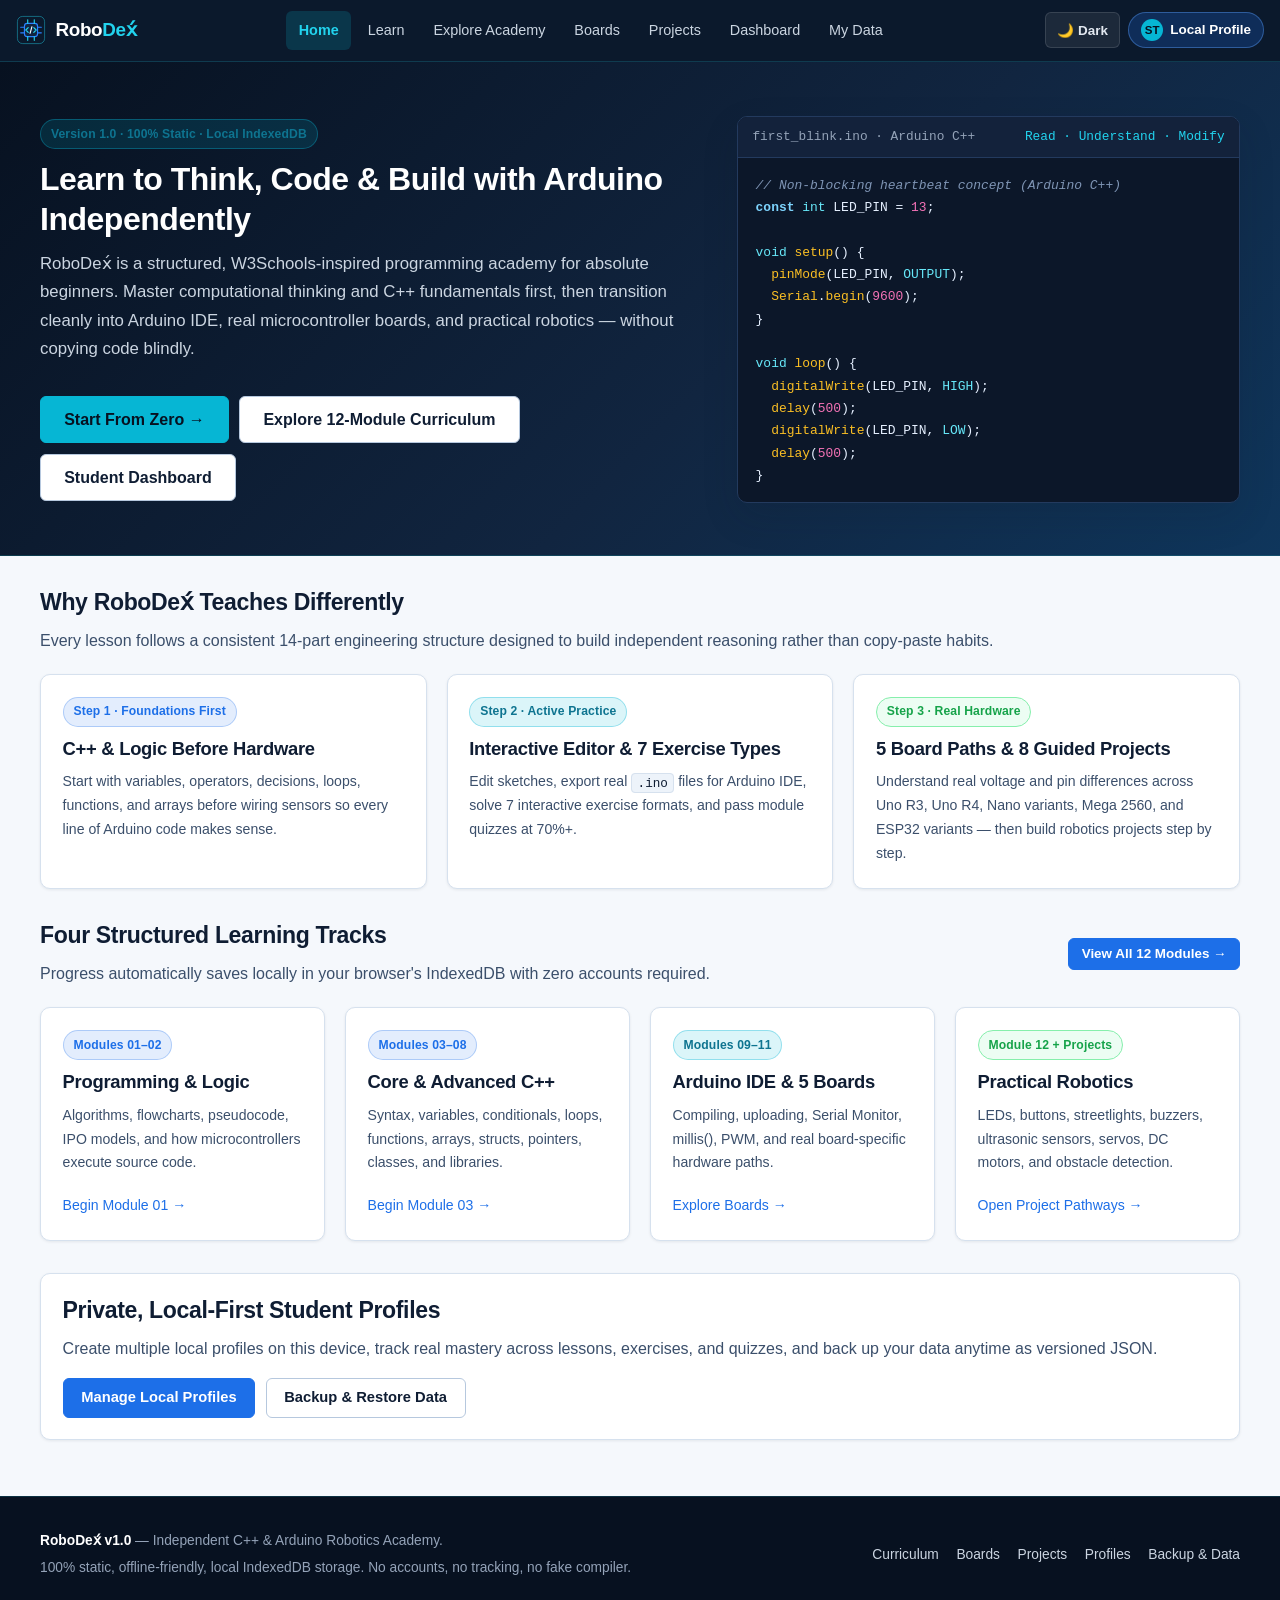
==== index.html @ b8d16dd3 "Robodex v1.0" ====
<!DOCTYPE html>
<html lang="en">
<head>
  <meta charset="UTF-8">
  <meta name="viewport" content="width=device-width, initial-scale=1.0">
  <title>RoboDex́ — Independent C++ &amp; Arduino Robotics Academy</title>
  <meta name="description" content="Application-first programming education platform teaching absolute beginners to think, write, debug, and build Arduino C++ programs independently.">
  <link rel="icon" type="image/svg+xml" href="./assets/img/favicon.svg">
  <link rel="manifest" href="./manifest.webmanifest">
  <link rel="stylesheet" href="./assets/css/tokens.css">
  <link rel="stylesheet" href="./assets/css/base.css">
  <link rel="stylesheet" href="./assets/css/layout.css">
  <link rel="stylesheet" href="./assets/css/components.css">
</head>
<body data-page="home">
  <div id="site-header"></div>

  <section class="hero">
    <div class="container hero-grid">
      <div>
        <span class="badge badge-cyan mb-sm">Version 1.0 · 100% Static · Local IndexedDB</span>
        <h1>Learn to Think, Code &amp; Build with Arduino Independently</h1>
        <p style="font-size:1.05rem;">
          RoboDex́ is a structured, W3Schools-inspired programming academy for absolute beginners.
          Master computational thinking and C++ fundamentals first, then transition cleanly into Arduino IDE, real microcontroller boards, and practical robotics — without copying code blindly.
        </p>
        <div class="flex flex-wrap gap-sm mt-lg">
          <a id="hero-start-btn" class="btn btn-accent btn-lg" href="./learn.html?lesson=m01-l01">Start From Zero →</a>
          <a class="btn btn-secondary btn-lg" href="./academy.html">Explore 12-Module Curriculum</a>
          <a class="btn btn-secondary btn-lg" href="./dashboard.html">Student Dashboard</a>
        </div>
      </div>

      <div class="code-block" style="margin:0; box-shadow:var(--shadow-lg);">
        <div class="code-block-header">
          <span>first_blink.ino · Arduino C++</span>
          <span style="color:#22d3ee;">Read · Understand · Modify</span>
        </div>
        <pre><code id="hero-code-preview"></code></pre>
      </div>
    </div>
  </section>

  <main class="page-main">
    <div class="container">
      <section class="mb-lg">
        <h2>Why RoboDex́ Teaches Differently</h2>
        <p>Every lesson follows a consistent 14-part engineering structure designed to build independent reasoning rather than copy-paste habits.</p>
        <div class="grid grid-3 mt-md">
          <div class="card">
            <span class="badge badge-blue">Step 1 · Foundations First</span>
            <h3 class="mt-sm">C++ &amp; Logic Before Hardware</h3>
            <p class="text-sm" style="margin:0;">Start with variables, operators, decisions, loops, functions, and arrays before wiring sensors so every line of Arduino code makes sense.</p>
          </div>
          <div class="card">
            <span class="badge badge-cyan">Step 2 · Active Practice</span>
            <h3 class="mt-sm">Interactive Editor &amp; 7 Exercise Types</h3>
            <p class="text-sm" style="margin:0;">Edit sketches, export real <code>.ino</code> files for Arduino IDE, solve 7 interactive exercise formats, and pass module quizzes at 70%+.</p>
          </div>
          <div class="card">
            <span class="badge badge-success">Step 3 · Real Hardware</span>
            <h3 class="mt-sm">5 Board Paths &amp; 8 Guided Projects</h3>
            <p class="text-sm" style="margin:0;">Understand real voltage and pin differences across Uno R3, Uno R4, Nano variants, Mega 2560, and ESP32 variants — then build robotics projects step by step.</p>
          </div>
        </div>
      </section>

      <section class="mb-lg">
        <div class="flex flex-wrap items-center justify-between gap-sm mb-md">
          <div>
            <h2>Four Structured Learning Tracks</h2>
            <p style="margin:0;">Progress automatically saves locally in your browser's IndexedDB with zero accounts required.</p>
          </div>
          <a class="btn btn-primary btn-sm" href="./academy.html">View All 12 Modules →</a>
        </div>
        <div class="grid grid-4">
          <div class="card card-hover">
            <span class="badge badge-blue">Modules 01–02</span>
            <h3 class="mt-sm">Programming &amp; Logic</h3>
            <p class="text-sm">Algorithms, flowcharts, pseudocode, IPO models, and how microcontrollers execute source code.</p>
            <a class="text-sm" href="./learn.html?lesson=m01-l01">Begin Module 01 →</a>
          </div>
          <div class="card card-hover">
            <span class="badge badge-blue">Modules 03–08</span>
            <h3 class="mt-sm">Core &amp; Advanced C++</h3>
            <p class="text-sm">Syntax, variables, conditionals, loops, functions, arrays, structs, pointers, classes, and libraries.</p>
            <a class="text-sm" href="./learn.html?lesson=m03-l01">Begin Module 03 →</a>
          </div>
          <div class="card card-hover">
            <span class="badge badge-cyan">Modules 09–11</span>
            <h3 class="mt-sm">Arduino IDE &amp; 5 Boards</h3>
            <p class="text-sm">Compiling, uploading, Serial Monitor, millis(), PWM, and real board-specific hardware paths.</p>
            <a class="text-sm" href="./boards.html">Explore Boards →</a>
          </div>
          <div class="card card-hover">
            <span class="badge badge-success">Module 12 + Projects</span>
            <h3 class="mt-sm">Practical Robotics</h3>
            <p class="text-sm">LEDs, buttons, streetlights, buzzers, ultrasonic sensors, servos, DC motors, and obstacle detection.</p>
            <a class="text-sm" href="./projects.html">Open Project Pathways →</a>
          </div>
        </div>
      </section>

      <section class="card">
        <div class="flex flex-wrap items-center justify-between gap-md">
          <div>
            <h2>Private, Local-First Student Profiles</h2>
            <p style="margin:0;">Create multiple local profiles on this device, track real mastery across lessons, exercises, and quizzes, and back up your data anytime as versioned JSON.</p>
          </div>
          <div class="flex flex-wrap gap-sm">
            <a class="btn btn-primary" href="./profiles.html">Manage Local Profiles</a>
            <a class="btn btn-secondary" href="./my-data.html">Backup &amp; Restore Data</a>
          </div>
        </div>
      </section>
    </div>
  </main>

  <div id="site-footer"></div>

  <script src="./assets/js/prefs.js"></script>
  <script src="./assets/js/db.js"></script>
  <script src="./assets/js/progress.js"></script>
  <script src="./assets/js/app.js"></script>
  <script>
    document.addEventListener('DOMContentLoaded', async () => {
      const sample = `// Non-blocking heartbeat concept (Arduino C++)
const int LED_PIN = 13;

void setup() {
  pinMode(LED_PIN, OUTPUT);
  Serial.begin(9600);
}

void loop() {
  digitalWrite(LED_PIN, HIGH);
  delay(500);
  digitalWrite(LED_PIN, LOW);
  delay(500);
}`;
      const codeEl = document.getElementById('hero-code-preview');
      if (codeEl) codeEl.innerHTML = window.RoboDexApp.highlightCpp(sample);

      try {
        const profile = await window.RoboDexDB.getActiveProfile();
        if (profile && profile.lastVisitedLesson) {
          const btn = document.getElementById('hero-start-btn');
          btn.href = `./learn.html?lesson=${encodeURIComponent(profile.lastVisitedLesson)}`;
          btn.textContent = `Continue Learning (${profile.displayName}) →`;
        }
      } catch {
        // default href remains intact
      }
    });
  </script>
</body>
</html>
---- assets/css/tokens.css ----
/* ==========================================================================
   RoboDex́ — Design System Tokens
   Dark navy engineering navigation, blue & cyan accents, light/dark reading
   ========================================================================== */

:root {
  /* Brand & Accent Palette */
  --navy-950: #071120;
  --navy-900: #0b192c;
  --navy-800: #112540;
  --navy-700: #1a3558;
  --blue-600: #1d6fe8;
  --blue-500: #2b82ff;
  --blue-400: #5ea3ff;
  --cyan-500: #06b6d4;
  --cyan-400: #22d3ee;
  --cyan-100: #cffafe;

  /* Semantic Status Colors */
  --success-600: #16a34a;
  --success-bg: #ecfdf3;
  --success-border: #86efac;
  --warning-600: #d97706;
  --warning-bg: #fffbeb;
  --warning-border: #fcd34d;
  --danger-600: #dc2626;
  --danger-bg: #fef2f2;
  --danger-border: #fca5a5;
  --info-600: #0284c7;
  --info-bg: #f0f9ff;
  --info-border: #7dd3fc;

  /* Light Reading Theme (Default) */
  --bg-page: #f5f8fc;
  --bg-surface: #ffffff;
  --bg-subtle: #edf3fa;
  --bg-elevated: #ffffff;
  --border-color: #d6e1ee;
  --border-strong: #b6c8de;
  --text-primary: #0f1d33;
  --text-secondary: #3b4f6b;
  --text-muted: #5d7290;
  --text-inverse: #f8fafc;

  /* Code & Editor Surfaces */
  --code-bg: #0c1729;
  --code-surface: #13223b;
  --code-border: #233a5e;
  --code-text: #e6f0ff;

  /* Typography */
  --font-sans: "Inter", -apple-system, BlinkMacSystemFont, "Segoe UI", Roboto, "Helvetica Neue", Arial, sans-serif;
  --font-mono: "JetBrains Mono", "Fira Code", "Cascadia Code", Consolas, "Courier New", monospace;
  --reading-font-size: 16px;
  --line-height-body: 1.7;

  /* Radii & Shadows */
  --radius-sm: 6px;
  --radius-md: 10px;
  --radius-lg: 14px;
  --radius-pill: 9999px;
  --shadow-sm: 0 1px 3px rgba(11, 25, 44, 0.08);
  --shadow-md: 0 6px 20px rgba(11, 25, 44, 0.09);
  --shadow-lg: 0 14px 36px rgba(11, 25, 44, 0.14);

  /* Layout Dimensions */
  --topbar-height: 62px;
  --sidebar-width: 290px;
  --toc-width: 240px;
  --content-max-width: 1240px;

  /* Motion */
  --transition-fast: 140ms ease;
  --transition-base: 220ms ease;
}

/* Dark Reading Theme */
[data-theme="dark"] {
  --bg-page: #081221;
  --bg-surface: #0f1e36;
  --bg-subtle: #152845;
  --bg-elevated: #182e4f;
  --border-color: #223b61;
  --border-strong: #325382;
  --text-primary: #eef4fc;
  --text-secondary: #c2d4eb;
  --text-muted: #8ea7c7;
  --text-inverse: #071120;

  --success-bg: rgba(22, 163, 74, 0.16);
  --success-border: rgba(74, 222, 128, 0.45);
  --warning-bg: rgba(217, 119, 6, 0.16);
  --warning-border: rgba(251, 191, 36, 0.45);
  --danger-bg: rgba(220, 38, 38, 0.16);
  --danger-border: rgba(248, 113, 113, 0.45);
  --info-bg: rgba(6, 182, 212, 0.15);
  --info-border: rgba(34, 211, 238, 0.45);

  --shadow-sm: 0 1px 3px rgba(0, 0, 0, 0.35);
  --shadow-md: 0 8px 24px rgba(0, 0, 0, 0.4);
  --shadow-lg: 0 16px 40px rgba(0, 0, 0, 0.55);
}

/* Reading Font Size Preferences */
[data-font-size="sm"] { --reading-font-size: 14.5px; }
[data-font-size="md"] { --reading-font-size: 16px; }
[data-font-size="lg"] { --reading-font-size: 18px; }
---- assets/css/base.css ----
/* ==========================================================================
   RoboDex́ — Base Styles, Typography, Buttons, Cards, Utilities
   ========================================================================== */

*, *::before, *::after {
  box-sizing: border-box;
}

html {
  scroll-behavior: smooth;
  font-size: 16px;
}

body {
  margin: 0;
  font-family: var(--font-sans);
  font-size: var(--reading-font-size);
  line-height: var(--line-height-body);
  color: var(--text-primary);
  background: var(--bg-page);
  -webkit-font-smoothing: antialiased;
  min-height: 100vh;
  display: flex;
  flex-direction: column;
}

img, svg {
  max-width: 100%;
  height: auto;
}

a {
  color: var(--blue-600);
  text-decoration: none;
  transition: color var(--transition-fast);
}

[data-theme="dark"] a {
  color: var(--cyan-400);
}

a:hover {
  text-decoration: underline;
}

h1, h2, h3, h4 {
  margin: 0 0 0.65rem;
  line-height: 1.25;
  color: var(--text-primary);
  font-weight: 700;
  letter-spacing: -0.015em;
}

h1 { font-size: clamp(1.75rem, 2.5vw, 2.35rem); }
h2 { font-size: clamp(1.35rem, 1.8vw, 1.65rem); }
h3 { font-size: 1.15rem; }
h4 { font-size: 1rem; }

p {
  margin: 0 0 1rem;
  color: var(--text-secondary);
}

code {
  font-family: var(--font-mono);
  font-size: 0.9em;
  background: var(--bg-subtle);
  color: var(--text-primary);
  padding: 0.14em 0.42em;
  border-radius: 4px;
  border: 1px solid var(--border-color);
}

pre {
  margin: 0;
  font-family: var(--font-mono);
  font-size: 0.9rem;
  line-height: 1.55;
  overflow-x: auto;
}

pre code {
  background: transparent;
  border: none;
  padding: 0;
  color: inherit;
}

/* Containers */
.container {
  width: 100%;
  max-width: var(--content-max-width);
  margin: 0 auto;
  padding: 0 1.25rem;
}

.page-main {
  flex: 1;
  padding: 2rem 0 3.5rem;
}

/* Buttons */
.btn {
  display: inline-flex;
  align-items: center;
  justify-content: center;
  gap: 0.45rem;
  padding: 0.62rem 1.1rem;
  border-radius: var(--radius-sm);
  font-family: inherit;
  font-size: 0.92rem;
  font-weight: 600;
  line-height: 1.2;
  cursor: pointer;
  border: 1px solid transparent;
  transition: background var(--transition-fast), border-color var(--transition-fast), transform var(--transition-fast), color var(--transition-fast);
  text-decoration: none !important;
}

.btn:active {
  transform: translateY(1px);
}

.btn:disabled {
  opacity: 0.55;
  cursor: not-allowed;
  transform: none;
}

.btn-primary {
  background: var(--blue-600);
  color: #ffffff !important;
  border-color: var(--blue-600);
}

.btn-primary:hover:not(:disabled) {
  background: var(--blue-500);
  border-color: var(--blue-500);
}

.btn-accent {
  background: var(--cyan-500);
  color: var(--navy-950) !important;
  border-color: var(--cyan-500);
}

.btn-accent:hover:not(:disabled) {
  background: var(--cyan-400);
}

.btn-secondary {
  background: var(--bg-surface);
  color: var(--text-primary) !important;
  border-color: var(--border-strong);
}

.btn-secondary:hover:not(:disabled) {
  background: var(--bg-subtle);
}

.btn-ghost {
  background: transparent;
  color: var(--text-secondary) !important;
  border-color: transparent;
}

.btn-ghost:hover:not(:disabled) {
  background: var(--bg-subtle);
  color: var(--text-primary) !important;
}

.btn-danger {
  background: var(--danger-600);
  color: #ffffff !important;
  border-color: var(--danger-600);
}

.btn-danger:hover:not(:disabled) {
  filter: brightness(1.08);
}

.btn-sm {
  padding: 0.42rem 0.78rem;
  font-size: 0.84rem;
}

.btn-lg {
  padding: 0.82rem 1.45rem;
  font-size: 1rem;
}

/* Cards */
.card {
  background: var(--bg-surface);
  border: 1px solid var(--border-color);
  border-radius: var(--radius-md);
  padding: 1.35rem;
  box-shadow: var(--shadow-sm);
  transition: border-color var(--transition-fast), box-shadow var(--transition-fast);
}

.card-hover:hover {
  border-color: var(--blue-500);
  box-shadow: var(--shadow-md);
}

.card-header {
  display: flex;
  align-items: flex-start;
  justify-content: space-between;
  gap: 0.75rem;
  margin-bottom: 0.85rem;
}

/* Badges & Pills */
.badge {
  display: inline-flex;
  align-items: center;
  gap: 0.3rem;
  padding: 0.22rem 0.62rem;
  border-radius: var(--radius-pill);
  font-size: 0.76rem;
  font-weight: 600;
  letter-spacing: 0.01em;
  background: var(--bg-subtle);
  color: var(--text-secondary);
  border: 1px solid var(--border-color);
  white-space: nowrap;
}

.badge-blue {
  background: rgba(29, 111, 232, 0.12);
  color: var(--blue-600);
  border-color: rgba(29, 111, 232, 0.28);
}

[data-theme="dark"] .badge-blue {
  color: var(--blue-400);
}

.badge-cyan {
  background: rgba(6, 182, 212, 0.14);
  color: #0e7490;
  border-color: rgba(6, 182, 212, 0.35);
}

[data-theme="dark"] .badge-cyan {
  color: var(--cyan-400);
}

.badge-success {
  background: var(--success-bg);
  color: var(--success-600);
  border-color: var(--success-border);
}

.badge-warning {
  background: var(--warning-bg);
  color: var(--warning-600);
  border-color: var(--warning-border);
}

.badge-danger {
  background: var(--danger-bg);
  color: var(--danger-600);
  border-color: var(--danger-border);
}

/* Progress Bars */
.progress-track {
  width: 100%;
  height: 10px;
  background: var(--bg-subtle);
  border-radius: var(--radius-pill);
  overflow: hidden;
  border: 1px solid var(--border-color);
}

.progress-track.sm {
  height: 7px;
}

.progress-fill {
  height: 100%;
  background: linear-gradient(90deg, var(--blue-600), var(--cyan-500));
  border-radius: var(--radius-pill);
  transition: width 320ms ease;
}

/* Grids */
.grid {
  display: grid;
  gap: 1.25rem;
}

.grid-2 { grid-template-columns: repeat(2, minmax(0, 1fr)); }
.grid-3 { grid-template-columns: repeat(3, minmax(0, 1fr)); }
.grid-4 { grid-template-columns: repeat(4, minmax(0, 1fr)); }

@media (max-width: 1024px) {
  .grid-4 { grid-template-columns: repeat(2, minmax(0, 1fr)); }
  .grid-3 { grid-template-columns: repeat(2, minmax(0, 1fr)); }
}

@media (max-width: 680px) {
  .grid-2, .grid-3, .grid-4 { grid-template-columns: 1fr; }
}

/* Forms */
.form-group {
  margin-bottom: 1.05rem;
}

.form-label {
  display: block;
  font-size: 0.88rem;
  font-weight: 600;
  color: var(--text-primary);
  margin-bottom: 0.35rem;
}

.form-input, .form-select, .form-textarea {
  width: 100%;
  padding: 0.62rem 0.85rem;
  border-radius: var(--radius-sm);
  border: 1px solid var(--border-strong);
  background: var(--bg-surface);
  color: var(--text-primary);
  font-family: inherit;
  font-size: 0.94rem;
  transition: border-color var(--transition-fast), box-shadow var(--transition-fast);
}

.form-input:focus, .form-select:focus, .form-textarea:focus {
  outline: none;
  border-color: var(--blue-500);
  box-shadow: 0 0 0 3px rgba(43, 130, 255, 0.18);
}

.form-help {
  font-size: 0.82rem;
  color: var(--text-muted);
  margin-top: 0.3rem;
}

/* Tables */
.table-wrap {
  width: 100%;
  overflow-x: auto;
  border: 1px solid var(--border-color);
  border-radius: var(--radius-md);
  background: var(--bg-surface);
}

table.data-table {
  width: 100%;
  border-collapse: collapse;
  font-size: 0.92rem;
}

table.data-table th, table.data-table td {
  padding: 0.72rem 0.95rem;
  text-align: left;
  border-bottom: 1px solid var(--border-color);
  vertical-align: top;
}

table.data-table th {
  background: var(--bg-subtle);
  color: var(--text-primary);
  font-weight: 600;
  white-space: nowrap;
}

table.data-table tr:last-child td {
  border-bottom: none;
}

/* Utility Helpers */
.flex { display: flex; }
.flex-wrap { flex-wrap: wrap; }
.items-center { align-items: center; }
.justify-between { justify-content: space-between; }
.gap-xs { gap: 0.4rem; }
.gap-sm { gap: 0.65rem; }
.gap-md { gap: 1rem; }
.gap-lg { gap: 1.5rem; }
.mt-sm { margin-top: 0.65rem; }
.mt-md { margin-top: 1.25rem; }
.mt-lg { margin-top: 2rem; }
.mb-sm { margin-bottom: 0.65rem; }
.mb-md { margin-bottom: 1.25rem; }
.mb-lg { margin-bottom: 2rem; }
.text-muted { color: var(--text-muted); }
.text-sm { font-size: 0.88rem; }
.text-xs { font-size: 0.78rem; }
.sr-only {
  position: absolute;
  width: 1px;
  height: 1px;
  padding: 0;
  margin: -1px;
  overflow: hidden;
  clip: rect(0, 0, 0, 0);
  border: 0;
}
---- assets/css/layout.css ----
/* ==========================================================================
   RoboDex́ — Global Navigation, W3Schools 3-Column Learning Layout & Footer
   ========================================================================== */

/* Top Engineering Navigation Bar */
.topbar {
  position: sticky;
  top: 0;
  z-index: 100;
  height: var(--topbar-height);
  background: var(--navy-900);
  border-bottom: 1px solid rgba(34, 211, 238, 0.18);
  color: #f8fafc;
  display: flex;
  align-items: center;
}

.topbar-inner {
  width: 100%;
  max-width: 1440px;
  margin: 0 auto;
  padding: 0 1rem;
  display: flex;
  align-items: center;
  justify-content: space-between;
  gap: 1rem;
}

.brand-link {
  display: inline-flex;
  align-items: center;
  gap: 0.6rem;
  color: #ffffff !important;
  font-weight: 800;
  font-size: 1.18rem;
  letter-spacing: -0.02em;
  text-decoration: none !important;
  flex-shrink: 0;
}

.brand-link .brand-accent {
  color: var(--cyan-400);
}

.brand-link img {
  width: 30px;
  height: 30px;
}

.nav-links {
  display: flex;
  align-items: center;
  gap: 0.25rem;
  list-style: none;
  margin: 0;
  padding: 0;
}

.nav-links a {
  display: inline-flex;
  align-items: center;
  padding: 0.48rem 0.78rem;
  border-radius: var(--radius-sm);
  color: #cbd5e1;
  font-size: 0.9rem;
  font-weight: 500;
  text-decoration: none !important;
  transition: background var(--transition-fast), color var(--transition-fast);
}

.nav-links a:hover {
  background: rgba(255, 255, 255, 0.08);
  color: #ffffff;
}

.nav-links a.active {
  background: rgba(6, 182, 212, 0.18);
  color: var(--cyan-400);
  font-weight: 600;
}

.topbar-actions {
  display: flex;
  align-items: center;
  gap: 0.5rem;
}

.icon-btn {
  display: inline-flex;
  align-items: center;
  justify-content: center;
  gap: 0.35rem;
  height: 36px;
  padding: 0 0.7rem;
  border-radius: var(--radius-sm);
  background: rgba(255, 255, 255, 0.07);
  border: 1px solid rgba(255, 255, 255, 0.12);
  color: #e2e8f0;
  font-size: 0.84rem;
  font-weight: 600;
  cursor: pointer;
  transition: background var(--transition-fast), border-color var(--transition-fast);
}

.icon-btn:hover {
  background: rgba(255, 255, 255, 0.15);
  border-color: rgba(34, 211, 238, 0.45);
}

.profile-pill {
  display: inline-flex;
  align-items: center;
  gap: 0.45rem;
  height: 36px;
  padding: 0 0.75rem;
  border-radius: var(--radius-pill);
  background: rgba(29, 111, 232, 0.24);
  border: 1px solid rgba(94, 163, 255, 0.4);
  color: #ffffff !important;
  font-size: 0.84rem;
  font-weight: 600;
  text-decoration: none !important;
}

.profile-pill:hover {
  background: rgba(29, 111, 232, 0.38);
}

.profile-avatar {
  width: 22px;
  height: 22px;
  border-radius: 50%;
  background: var(--cyan-500);
  color: var(--navy-950);
  font-size: 0.72rem;
  font-weight: 800;
  display: inline-flex;
  align-items: center;
  justify-content: center;
}

.mobile-menu-btn {
  display: none;
}

/* Mobile Navigation Drawer */
.mobile-nav-drawer {
  display: none;
  background: var(--navy-800);
  border-bottom: 1px solid rgba(34, 211, 238, 0.2);
  padding: 0.75rem 1rem 1rem;
}

.mobile-nav-drawer.open {
  display: block;
}

.mobile-nav-drawer a {
  display: block;
  padding: 0.62rem 0.8rem;
  border-radius: var(--radius-sm);
  color: #e2e8f0;
  font-weight: 500;
}

.mobile-nav-drawer a.active {
  background: rgba(6, 182, 212, 0.2);
  color: var(--cyan-400);
}

/* Hero Banner */
.hero {
  background: linear-gradient(135deg, var(--navy-950) 0%, var(--navy-800) 58%, #0f365c 100%);
  color: #f8fafc;
  padding: 3.4rem 0 3.2rem;
  border-bottom: 1px solid rgba(34, 211, 238, 0.22);
}

.hero h1, .hero h2 {
  color: #ffffff;
}

.hero p {
  color: #cbd5e1;
}

.hero-grid {
  display: grid;
  grid-template-columns: 1.25fr 0.95fr;
  gap: 2.2rem;
  align-items: center;
}

/* W3Schools-Inspired 3-Column Learning Workspace */
.learn-shell {
  flex: 1;
  display: grid;
  grid-template-columns: var(--sidebar-width) minmax(0, 1fr) var(--toc-width);
  max-width: 1520px;
  width: 100%;
  margin: 0 auto;
  align-items: start;
}

/* Left Navigation Sidebar */
.learn-sidebar {
  position: sticky;
  top: var(--topbar-height);
  height: calc(100vh - var(--topbar-height));
  overflow-y: auto;
  background: var(--bg-surface);
  border-right: 1px solid var(--border-color);
  padding: 1rem 0.85rem 2rem;
}

.sidebar-progress-box {
  background: var(--bg-subtle);
  border: 1px solid var(--border-color);
  border-radius: var(--radius-md);
  padding: 0.85rem;
  margin-bottom: 1rem;
}

.sidebar-module {
  margin-bottom: 0.55rem;
  border: 1px solid var(--border-color);
  border-radius: var(--radius-sm);
  overflow: hidden;
  background: var(--bg-surface);
}

.sidebar-module-btn {
  width: 100%;
  display: flex;
  align-items: center;
  justify-content: space-between;
  gap: 0.5rem;
  padding: 0.65rem 0.75rem;
  background: var(--bg-subtle);
  border: none;
  color: var(--text-primary);
  font-family: inherit;
  font-size: 0.85rem;
  font-weight: 700;
  text-align: left;
  cursor: pointer;
}

.sidebar-module-btn:hover {
  background: rgba(29, 111, 232, 0.08);
}

.sidebar-lessons {
  display: none;
  list-style: none;
  margin: 0;
  padding: 0.35rem;
}

.sidebar-module.expanded .sidebar-lessons {
  display: block;
}

.sidebar-lesson-link {
  display: flex;
  align-items: center;
  gap: 0.5rem;
  padding: 0.46rem 0.6rem;
  border-radius: 5px;
  font-size: 0.84rem;
  color: var(--text-secondary);
  text-decoration: none !important;
  transition: background var(--transition-fast), color var(--transition-fast);
}

.sidebar-lesson-link:hover {
  background: var(--bg-subtle);
  color: var(--text-primary);
}

.sidebar-lesson-link.active {
  background: var(--blue-600);
  color: #ffffff !important;
  font-weight: 600;
}

.sidebar-lesson-link.locked {
  opacity: 0.58;
}

.lesson-state-icon {
  flex-shrink: 0;
  width: 18px;
  text-align: center;
  font-size: 0.82rem;
}

/* Main Lesson Article Column */
.learn-content {
  padding: 1.8rem 2.2rem 4rem;
  min-width: 0;
}

.lesson-article {
  max-width: 820px;
  margin: 0 auto;
}

.lesson-section {
  margin-top: 2rem;
  scroll-margin-top: calc(var(--topbar-height) + 18px);
}

.lesson-section-title {
  display: flex;
  align-items: center;
  gap: 0.55rem;
  padding-bottom: 0.45rem;
  border-bottom: 2px solid var(--border-color);
  margin-bottom: 0.95rem;
}

/* Right-Side On-This-Page TOC */
.learn-toc {
  position: sticky;
  top: var(--topbar-height);
  height: calc(100vh - var(--topbar-height));
  overflow-y: auto;
  padding: 1.5rem 1rem 2rem;
  border-left: 1px solid var(--border-color);
}

.toc-heading {
  font-size: 0.75rem;
  font-weight: 700;
  text-transform: uppercase;
  letter-spacing: 0.08em;
  color: var(--text-muted);
  margin-bottom: 0.7rem;
}

.toc-list {
  list-style: none;
  margin: 0;
  padding: 0;
  border-left: 2px solid var(--border-color);
}

.toc-list a {
  display: block;
  padding: 0.32rem 0.75rem;
  font-size: 0.82rem;
  color: var(--text-muted);
  border-left: 2px solid transparent;
  margin-left: -2px;
  text-decoration: none !important;
}

.toc-list a:hover {
  color: var(--text-primary);
}

.toc-list a.active {
  color: var(--blue-600);
  border-left-color: var(--blue-600);
  font-weight: 600;
}

[data-theme="dark"] .toc-list a.active {
  color: var(--cyan-400);
  border-left-color: var(--cyan-400);
}

/* Mobile Sidebar Toggle Bar */
.learn-mobile-bar {
  display: none;
  align-items: center;
  justify-content: space-between;
  padding: 0.65rem 1rem;
  background: var(--bg-surface);
  border-bottom: 1px solid var(--border-color);
}

/* Footer */
.site-footer {
  background: var(--navy-950);
  color: #94a3b8;
  border-top: 1px solid rgba(34, 211, 238, 0.16);
  padding: 2rem 0;
  font-size: 0.86rem;
}

.footer-inner {
  display: flex;
  flex-wrap: wrap;
  align-items: center;
  justify-content: space-between;
  gap: 1rem;
}

.footer-links {
  display: flex;
  flex-wrap: wrap;
  gap: 1.1rem;
}

.footer-links a {
  color: #cbd5e1;
}

/* Responsive Breakpoints */
@media (max-width: 1180px) {
  .learn-shell {
    grid-template-columns: var(--sidebar-width) minmax(0, 1fr);
  }
  .learn-toc {
    display: none;
  }
}

@media (max-width: 920px) {
  .nav-links {
    display: none;
  }
  .mobile-menu-btn {
    display: inline-flex;
  }
  .hero-grid {
    grid-template-columns: 1fr;
  }
  .learn-mobile-bar {
    display: flex;
  }
  .learn-shell {
    grid-template-columns: 1fr;
  }
  .learn-sidebar {
    display: none;
    position: fixed;
    left: 0;
    right: 0;
    top: var(--topbar-height);
    height: calc(100vh - var(--topbar-height));
    z-index: 95;
    border-right: none;
  }
  .learn-sidebar.open {
    display: block;
  }
  .learn-content {
    padding: 1.25rem 1rem 3rem;
  }
}
---- assets/css/components.css ----
/* ==========================================================================
   RoboDex́ — Interactive Components: Callouts, Editor, Exercises, Quizzes
   ========================================================================== */

/* Callout Boxes */
.callout {
  padding: 1rem 1.15rem;
  border-radius: var(--radius-md);
  border: 1px solid var(--border-color);
  border-left: 4px solid var(--blue-600);
  background: var(--bg-surface);
  margin: 1rem 0;
}

.callout-title {
  font-weight: 700;
  font-size: 0.92rem;
  margin-bottom: 0.35rem;
  color: var(--text-primary);
}

.callout-info {
  background: var(--info-bg);
  border-color: var(--info-border);
  border-left-color: var(--info-600);
}

.callout-success {
  background: var(--success-bg);
  border-color: var(--success-border);
  border-left-color: var(--success-600);
}

.callout-warning {
  background: var(--warning-bg);
  border-color: var(--warning-border);
  border-left-color: var(--warning-600);
}

.callout-danger {
  background: var(--danger-bg);
  border-color: var(--danger-border);
  border-left-color: var(--danger-600);
}

/* Code Display Block */
.code-block {
  background: var(--code-bg);
  border: 1px solid var(--code-border);
  border-radius: var(--radius-md);
  overflow: hidden;
  margin: 1rem 0;
}

.code-block-header {
  display: flex;
  align-items: center;
  justify-content: space-between;
  padding: 0.55rem 0.9rem;
  background: var(--code-surface);
  border-bottom: 1px solid var(--code-border);
  color: #94a3b8;
  font-size: 0.8rem;
  font-family: var(--font-mono);
}

.code-block pre {
  padding: 1rem 1.1rem;
  color: var(--code-text);
}

/* Syntax Highlight Tokens (Fallback & Static Blocks) */
.tok-kw { color: #7dd3fc; font-weight: 600; }
.tok-type { color: #67e8f9; }
.tok-fn { color: #fbbf24; }
.tok-str { color: #86efac; }
.tok-num { color: #f472b6; }
.tok-com { color: #7f95b5; font-style: italic; }
.tok-pre { color: #c084fc; }

/* Line-by-Line Explanation Table */
.line-explain-list {
  display: grid;
  gap: 0.55rem;
}

.line-explain-item {
  display: grid;
  grid-template-columns: minmax(170px, 0.95fr) 1.6fr;
  gap: 0.85rem;
  padding: 0.72rem 0.9rem;
  background: var(--bg-surface);
  border: 1px solid var(--border-color);
  border-radius: var(--radius-sm);
  align-items: start;
}

@media (max-width: 680px) {
  .line-explain-item {
    grid-template-columns: 1fr;
  }
}

/* Try It Yourself Editor Component */
.try-editor {
  border: 1px solid var(--code-border);
  border-radius: var(--radius-md);
  overflow: hidden;
  background: var(--code-bg);
  margin: 1rem 0;
  box-shadow: var(--shadow-md);
}

.try-editor-toolbar {
  display: flex;
  flex-wrap: wrap;
  align-items: center;
  justify-content: space-between;
  gap: 0.6rem;
  padding: 0.65rem 0.9rem;
  background: var(--navy-900);
  border-bottom: 1px solid var(--code-border);
  color: #e2e8f0;
}

.try-editor-title {
  font-family: var(--font-mono);
  font-size: 0.84rem;
  color: var(--cyan-400);
  font-weight: 600;
}

.try-editor-actions {
  display: flex;
  flex-wrap: wrap;
  gap: 0.45rem;
}

.try-editor-stage {
  position: relative;
  min-height: 250px;
  background: var(--code-bg);
}

.ace-host {
  width: 100%;
  height: 280px;
}

/* Offline-Safe Highlighted Fallback Editor */
.fallback-editor-wrap {
  position: relative;
  min-height: 260px;
  font-family: var(--font-mono);
  font-size: 0.9rem;
  line-height: 1.55;
}

.fallback-highlight, .fallback-textarea {
  margin: 0;
  padding: 1rem 1.1rem;
  font-family: var(--font-mono);
  font-size: 0.9rem;
  line-height: 1.55;
  tab-size: 2;
  white-space: pre;
  overflow: auto;
  width: 100%;
  min-height: 260px;
}

.fallback-highlight {
  pointer-events: none;
  color: var(--code-text);
}

.fallback-textarea {
  position: absolute;
  inset: 0;
  background: transparent;
  color: transparent;
  caret-color: var(--cyan-400);
  border: none;
  resize: vertical;
  outline: none;
}

.try-editor-behavior {
  padding: 0.95rem 1.1rem;
  background: var(--bg-subtle);
  border-top: 1px solid var(--border-color);
  color: var(--text-secondary);
  font-size: 0.9rem;
}

.try-editor-notice {
  margin-top: 0.55rem;
  font-size: 0.82rem;
  color: var(--text-muted);
}

/* Exercises */
.exercise-card {
  background: var(--bg-surface);
  border: 1px solid var(--border-color);
  border-radius: var(--radius-md);
  padding: 1.25rem;
  margin-bottom: 1.15rem;
  box-shadow: var(--shadow-sm);
}

.exercise-card.passed {
  border-color: var(--success-border);
}

.exercise-options {
  display: grid;
  gap: 0.55rem;
  margin: 0.9rem 0;
}

.exercise-option {
  display: flex;
  align-items: flex-start;
  gap: 0.65rem;
  padding: 0.7rem 0.9rem;
  border: 1px solid var(--border-color);
  border-radius: var(--radius-sm);
  background: var(--bg-page);
  cursor: pointer;
  transition: border-color var(--transition-fast), background var(--transition-fast);
}

.exercise-option:hover {
  border-color: var(--blue-500);
}

.exercise-option input {
  margin-top: 0.25rem;
}

.blank-input {
  display: inline-block;
  width: 150px;
  padding: 0.28rem 0.5rem;
  margin: 0 0.25rem;
  font-family: var(--font-mono);
  font-size: 0.88rem;
  border: 1px solid var(--blue-500);
  border-radius: 4px;
  background: var(--bg-surface);
  color: var(--text-primary);
}

.arrange-list {
  list-style: none;
  margin: 0.85rem 0;
  padding: 0;
  display: grid;
  gap: 0.5rem;
}

.arrange-item {
  display: flex;
  align-items: center;
  justify-content: space-between;
  gap: 0.75rem;
  padding: 0.62rem 0.85rem;
  background: var(--bg-page);
  border: 1px solid var(--border-color);
  border-radius: var(--radius-sm);
  font-family: var(--font-mono);
  font-size: 0.86rem;
}

.exercise-feedback {
  margin-top: 0.9rem;
  padding: 0.85rem 1rem;
  border-radius: var(--radius-sm);
  font-size: 0.9rem;
  display: none;
}

.exercise-feedback.show {
  display: block;
}

.exercise-feedback.correct {
  background: var(--success-bg);
  border: 1px solid var(--success-border);
  color: var(--text-primary);
}

.exercise-feedback.incorrect {
  background: var(--danger-bg);
  border: 1px solid var(--danger-border);
  color: var(--text-primary);
}

/* Lesson Checkpoint Banner */
.checkpoint-box {
  background: linear-gradient(135deg, rgba(29, 111, 232, 0.08), rgba(6, 182, 212, 0.08));
  border: 1px solid rgba(29, 111, 232, 0.3);
  border-radius: var(--radius-md);
  padding: 1.25rem;
  margin-top: 2rem;
}

/* Prev / Next Lesson Bar */
.lesson-nav-bar {
  display: flex;
  flex-wrap: wrap;
  justify-content: space-between;
  gap: 0.8rem;
  margin-top: 2.2rem;
  padding-top: 1.4rem;
  border-top: 1px solid var(--border-color);
}

/* Quiz */
.quiz-question {
  background: var(--bg-surface);
  border: 1px solid var(--border-color);
  border-radius: var(--radius-md);
  padding: 1.25rem;
  margin-bottom: 1rem;
}

/* Stat Tiles */
.stat-card {
  background: var(--bg-surface);
  border: 1px solid var(--border-color);
  border-radius: var(--radius-md);
  padding: 1.15rem;
}

.stat-value {
  font-size: 1.85rem;
  font-weight: 800;
  color: var(--text-primary);
  line-height: 1.15;
}

.stat-label {
  font-size: 0.82rem;
  color: var(--text-muted);
  margin-top: 0.25rem;
}

/* Skill Level Pills */
.skill-not-started { background: var(--bg-subtle); color: var(--text-muted); }
.skill-learning { background: rgba(29, 111, 232, 0.14); color: var(--blue-600); border-color: rgba(29, 111, 232, 0.35); }
.skill-practicing { background: rgba(6, 182, 212, 0.16); color: #0e7490; border-color: rgba(6, 182, 212, 0.4); }
.skill-competent { background: var(--warning-bg); color: var(--warning-600); border-color: var(--warning-border); }
.skill-mastered { background: var(--success-bg); color: var(--success-600); border-color: var(--success-border); }

[data-theme="dark"] .skill-learning { color: var(--blue-400); }
[data-theme="dark"] .skill-practicing { color: var(--cyan-400); }

/* Filter Tabs */
.tab-bar {
  display: flex;
  flex-wrap: wrap;
  gap: 0.5rem;
  margin-bottom: 1.25rem;
}

.tab-btn {
  padding: 0.5rem 0.95rem;
  border-radius: var(--radius-pill);
  border: 1px solid var(--border-strong);
  background: var(--bg-surface);
  color: var(--text-secondary);
  font-size: 0.86rem;
  font-weight: 600;
  cursor: pointer;
}

.tab-btn.active {
  background: var(--blue-600);
  border-color: var(--blue-600);
  color: #ffffff;
}

/* Toast Notifications */
.toast-container {
  position: fixed;
  right: 1.2rem;
  bottom: 1.2rem;
  z-index: 200;
  display: grid;
  gap: 0.55rem;
  max-width: 340px;
}

.toast {
  background: var(--navy-900);
  color: #f8fafc;
  border: 1px solid rgba(34, 211, 238, 0.35);
  border-radius: var(--radius-sm);
  padding: 0.78rem 1rem;
  font-size: 0.88rem;
  box-shadow: var(--shadow-lg);
  animation: toastIn 180ms ease;
}

@keyframes toastIn {
  from { opacity: 0; transform: translateY(8px); }
  to { opacity: 1; transform: translateY(0); }
}

/* Diagrams */
.diagram-frame {
  background: var(--bg-surface);
  border: 1px solid var(--border-color);
  border-radius: var(--radius-md);
  padding: 1rem;
  margin: 1rem 0;
  text-align: center;
}

.diagram-caption {
  font-size: 0.82rem;
  color: var(--text-muted);
  margin-top: 0.55rem;
}
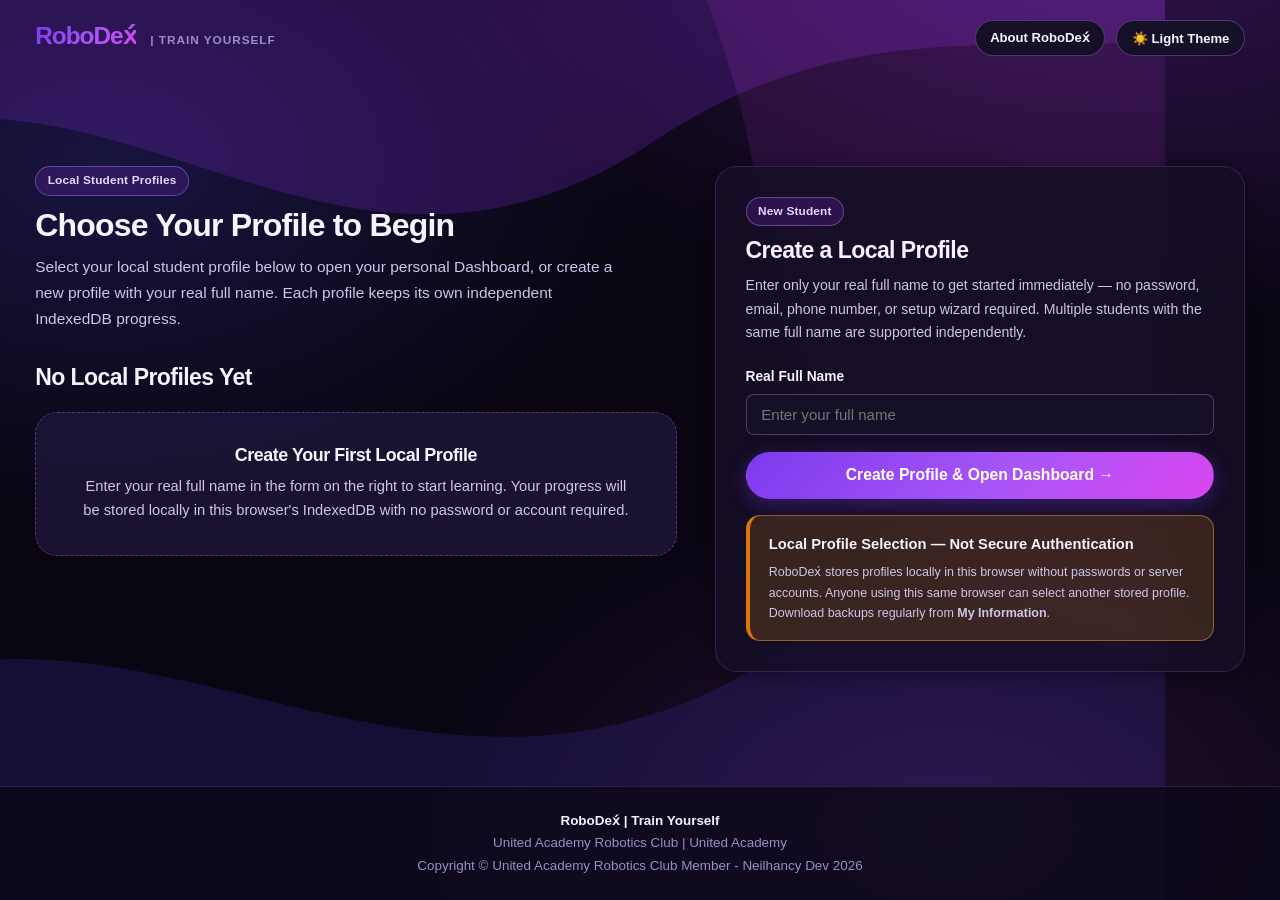
==== commit 1c736fd0: "RoboDex UI Tweak Commit" ====
--- a/index.html
+++ b/index.html
@@ -3,155 +3,87 @@
 <head>
   <meta charset="UTF-8">
   <meta name="viewport" content="width=device-width, initial-scale=1.0">
-  <title>RoboDex́ — Independent C++ &amp; Arduino Robotics Academy</title>
-  <meta name="description" content="Application-first programming education platform teaching absolute beginners to think, write, debug, and build Arduino C++ programs independently.">
-  <link rel="icon" type="image/svg+xml" href="./assets/img/favicon.svg">
+  <title>RoboDex́ | Train Yourself — Select Local Student Profile</title>
+  <meta name="description" content="RoboDex́ | Train Yourself — Local student profile selection for independent Arduino and C++ programming education.">
   <link rel="manifest" href="./manifest.webmanifest">
   <link rel="stylesheet" href="./assets/css/tokens.css">
   <link rel="stylesheet" href="./assets/css/base.css">
   <link rel="stylesheet" href="./assets/css/layout.css">
   <link rel="stylesheet" href="./assets/css/components.css">
 </head>
-<body data-page="home">
-  <div id="site-header"></div>
+<body data-page="profile-gate">
+  <div class="gate-shell">
+    <header class="gate-topbar">
+      <div>
+        <span class="wordmark">RoboDex&#x0301;</span>
+        <span class="wordmark-sub" style="display:inline-block; margin-left:0.65rem;">| Train Yourself</span>
+      </div>
+      <div class="flex items-center gap-sm">
+        <a href="./about.html" class="utility-btn">About RoboDex&#x0301;</a>
+        <button type="button" id="gate-theme-toggle" class="utility-btn" aria-label="Toggle Dark or Light Hyper-Bloom theme">☀️ Light Theme</button>
+      </div>
+    </header>
 
-  <section class="hero">
-    <div class="container hero-grid">
-      <div>
-        <span class="badge badge-cyan mb-sm">Version 1.0 · 100% Static · Local IndexedDB</span>
-        <h1>Learn to Think, Code &amp; Build with Arduino Independently</h1>
-        <p style="font-size:1.05rem;">
-          RoboDex́ is a structured, W3Schools-inspired programming academy for absolute beginners.
-          Master computational thinking and C++ fundamentals first, then transition cleanly into Arduino IDE, real microcontroller boards, and practical robotics — without copying code blindly.
-        </p>
-        <div class="flex flex-wrap gap-sm mt-lg">
-          <a id="hero-start-btn" class="btn btn-accent btn-lg" href="./learn.html?lesson=m01-l01">Start From Zero →</a>
-          <a class="btn btn-secondary btn-lg" href="./academy.html">Explore 12-Module Curriculum</a>
-          <a class="btn btn-secondary btn-lg" href="./dashboard.html">Student Dashboard</a>
-        </div>
+    <main class="gate-main">
+      <div class="gate-grid">
+        <!-- Left Asymmetric Column: Existing Local Profiles -->
+        <section>
+          <span class="badge badge-bloom mb-sm">Local Student Profiles</span>
+          <h1>Choose Your Profile to Begin</h1>
+          <p style="max-width:580px;">
+            Select your local student profile below to open your personal Dashboard, or create a new profile with your real full name. Each profile keeps its own independent IndexedDB progress.
+          </p>
+
+          <h2 id="profiles-section-heading" class="mt-lg mb-md">Existing Local Profiles</h2>
+          <div id="profile-list-host">
+            <p class="text-muted">Loading locally stored profiles...</p>
+          </div>
+        </section>
+
+        <!-- Right Column: Create New Local Profile (Full Name Only) -->
+        <aside>
+          <div class="card" style="padding:1.85rem; border-radius:var(--radius-lg);">
+            <span class="badge badge-bloom mb-sm">New Student</span>
+            <h2>Create a Local Profile</h2>
+            <p class="text-sm">
+              Enter only your real full name to get started immediately — no password, email, phone number, or setup wizard required. Multiple students with the same full name are supported independently.
+            </p>
+
+            <form id="create-student-form" class="mt-md">
+              <div class="form-group">
+                <label class="form-label" for="student-full-name">Real Full Name</label>
+                <input
+                  class="form-input"
+                  id="student-full-name"
+                  type="text"
+                  required
+                  maxlength="64"
+                  autocomplete="name"
+                  placeholder="Enter your full name"
+                >
+                <div id="create-error" class="text-xs mt-sm" style="color:var(--danger-text);"></div>
+              </div>
+              <button type="submit" class="btn btn-primary btn-lg" style="width:100%;">Create Profile &amp; Open Dashboard →</button>
+            </form>
+
+            <div class="callout callout-warning mt-lg" style="margin-bottom:0;">
+              <div class="callout-title">Local Profile Selection — Not Secure Authentication</div>
+              <p class="text-xs" style="margin:0;">
+                RoboDex&#x0301; stores profiles locally in this browser without passwords or server accounts. Anyone using this same browser can select another stored profile. Download backups regularly from <strong>My Information</strong>.
+              </p>
+            </div>
+          </div>
+        </aside>
       </div>
+    </main>
 
-      <div class="code-block" style="margin:0; box-shadow:var(--shadow-lg);">
-        <div class="code-block-header">
-          <span>first_blink.ino · Arduino C++</span>
-          <span style="color:#22d3ee;">Read · Understand · Modify</span>
-        </div>
-        <pre><code id="hero-code-preview"></code></pre>
-      </div>
-    </div>
-  </section>
-
-  <main class="page-main">
-    <div class="container">
-      <section class="mb-lg">
-        <h2>Why RoboDex́ Teaches Differently</h2>
-        <p>Every lesson follows a consistent 14-part engineering structure designed to build independent reasoning rather than copy-paste habits.</p>
-        <div class="grid grid-3 mt-md">
-          <div class="card">
-            <span class="badge badge-blue">Step 1 · Foundations First</span>
-            <h3 class="mt-sm">C++ &amp; Logic Before Hardware</h3>
-            <p class="text-sm" style="margin:0;">Start with variables, operators, decisions, loops, functions, and arrays before wiring sensors so every line of Arduino code makes sense.</p>
-          </div>
-          <div class="card">
-            <span class="badge badge-cyan">Step 2 · Active Practice</span>
-            <h3 class="mt-sm">Interactive Editor &amp; 7 Exercise Types</h3>
-            <p class="text-sm" style="margin:0;">Edit sketches, export real <code>.ino</code> files for Arduino IDE, solve 7 interactive exercise formats, and pass module quizzes at 70%+.</p>
-          </div>
-          <div class="card">
-            <span class="badge badge-success">Step 3 · Real Hardware</span>
-            <h3 class="mt-sm">5 Board Paths &amp; 8 Guided Projects</h3>
-            <p class="text-sm" style="margin:0;">Understand real voltage and pin differences across Uno R3, Uno R4, Nano variants, Mega 2560, and ESP32 variants — then build robotics projects step by step.</p>
-          </div>
-        </div>
-      </section>
-
-      <section class="mb-lg">
-        <div class="flex flex-wrap items-center justify-between gap-sm mb-md">
-          <div>
-            <h2>Four Structured Learning Tracks</h2>
-            <p style="margin:0;">Progress automatically saves locally in your browser's IndexedDB with zero accounts required.</p>
-          </div>
-          <a class="btn btn-primary btn-sm" href="./academy.html">View All 12 Modules →</a>
-        </div>
-        <div class="grid grid-4">
-          <div class="card card-hover">
-            <span class="badge badge-blue">Modules 01–02</span>
-            <h3 class="mt-sm">Programming &amp; Logic</h3>
-            <p class="text-sm">Algorithms, flowcharts, pseudocode, IPO models, and how microcontrollers execute source code.</p>
-            <a class="text-sm" href="./learn.html?lesson=m01-l01">Begin Module 01 →</a>
-          </div>
-          <div class="card card-hover">
-            <span class="badge badge-blue">Modules 03–08</span>
-            <h3 class="mt-sm">Core &amp; Advanced C++</h3>
-            <p class="text-sm">Syntax, variables, conditionals, loops, functions, arrays, structs, pointers, classes, and libraries.</p>
-            <a class="text-sm" href="./learn.html?lesson=m03-l01">Begin Module 03 →</a>
-          </div>
-          <div class="card card-hover">
-            <span class="badge badge-cyan">Modules 09–11</span>
-            <h3 class="mt-sm">Arduino IDE &amp; 5 Boards</h3>
-            <p class="text-sm">Compiling, uploading, Serial Monitor, millis(), PWM, and real board-specific hardware paths.</p>
-            <a class="text-sm" href="./boards.html">Explore Boards →</a>
-          </div>
-          <div class="card card-hover">
-            <span class="badge badge-success">Module 12 + Projects</span>
-            <h3 class="mt-sm">Practical Robotics</h3>
-            <p class="text-sm">LEDs, buttons, streetlights, buzzers, ultrasonic sensors, servos, DC motors, and obstacle detection.</p>
-            <a class="text-sm" href="./projects.html">Open Project Pathways →</a>
-          </div>
-        </div>
-      </section>
-
-      <section class="card">
-        <div class="flex flex-wrap items-center justify-between gap-md">
-          <div>
-            <h2>Private, Local-First Student Profiles</h2>
-            <p style="margin:0;">Create multiple local profiles on this device, track real mastery across lessons, exercises, and quizzes, and back up your data anytime as versioned JSON.</p>
-          </div>
-          <div class="flex flex-wrap gap-sm">
-            <a class="btn btn-primary" href="./profiles.html">Manage Local Profiles</a>
-            <a class="btn btn-secondary" href="./my-data.html">Backup &amp; Restore Data</a>
-          </div>
-        </div>
-      </section>
-    </div>
-  </main>
-
-  <div id="site-footer"></div>
+    <div id="site-footer"></div>
+  </div>
 
   <script src="./assets/js/prefs.js"></script>
   <script src="./assets/js/db.js"></script>
   <script src="./assets/js/progress.js"></script>
   <script src="./assets/js/app.js"></script>
-  <script>
-    document.addEventListener('DOMContentLoaded', async () => {
-      const sample = `// Non-blocking heartbeat concept (Arduino C++)
-const int LED_PIN = 13;
-
-void setup() {
-  pinMode(LED_PIN, OUTPUT);
-  Serial.begin(9600);
-}
-
-void loop() {
-  digitalWrite(LED_PIN, HIGH);
-  delay(500);
-  digitalWrite(LED_PIN, LOW);
-  delay(500);
-}`;
-      const codeEl = document.getElementById('hero-code-preview');
-      if (codeEl) codeEl.innerHTML = window.RoboDexApp.highlightCpp(sample);
-
-      try {
-        const profile = await window.RoboDexDB.getActiveProfile();
-        if (profile && profile.lastVisitedLesson) {
-          const btn = document.getElementById('hero-start-btn');
-          btn.href = `./learn.html?lesson=${encodeURIComponent(profile.lastVisitedLesson)}`;
-          btn.textContent = `Continue Learning (${profile.displayName}) →`;
-        }
-      } catch {
-        // default href remains intact
-      }
-    });
-  </script>
+  <script src="./assets/js/profile-gate.js"></script>
 </body>
 </html>
--- a/assets/css/tokens.css
+++ b/assets/css/tokens.css
@@ -1,107 +1,173 @@
 /* ==========================================================================
-   RoboDex́ — Design System Tokens
-   Dark navy engineering navigation, blue & cyan accents, light/dark reading
+   RoboDex́ — Hyper-Bloom Design System Tokens
+   Two complete art-directed themes: Dark Hyper-Bloom & Light Hyper-Bloom.
+   Purple-centered dramatic gradients, organic curves, calm reading surfaces.
    ========================================================================== */
 
 :root {
-  /* Brand & Accent Palette */
-  --navy-950: #071120;
-  --navy-900: #0b192c;
-  --navy-800: #112540;
-  --navy-700: #1a3558;
-  --blue-600: #1d6fe8;
-  --blue-500: #2b82ff;
-  --blue-400: #5ea3ff;
-  --cyan-500: #06b6d4;
-  --cyan-400: #22d3ee;
-  --cyan-100: #cffafe;
+  /* Typography: Geometric Editorial Display + Restrained Technical Sans */
+  --font-display: "Plus Jakarta Sans", "Space Grotesk", "Outfit", "Avenir Next", -apple-system, BlinkMacSystemFont, "Segoe UI", sans-serif;
+  --font-sans: "Inter", -apple-system, BlinkMacSystemFont, "Segoe UI", Roboto, "Helvetica Neue", Arial, sans-serif;
+  --font-mono: "JetBrains Mono", "Fira Code", "Cascadia Code", Consolas, "Courier New", monospace;
 
-  /* Semantic Status Colors */
-  --success-600: #16a34a;
-  --success-bg: #ecfdf3;
+  --reading-font-size: 15.5px;
+  --line-height-body: 1.68;
+
+  /* Spacing & Layout (Laptop-first 1280px / 1440px) */
+  --sidebar-nav-width: 258px;
+  --utility-bar-height: 58px;
+  --lesson-sidebar-width: 276px;
+  --toc-width: 224px;
+  --content-max-width: 1220px;
+
+  /* Radii */
+  --radius-sm: 8px;
+  --radius-md: 14px;
+  --radius-lg: 22px;
+  --radius-xl: 32px;
+  --radius-pill: 9999px;
+
+  /* Motion */
+  --transition-fast: 150ms cubic-bezier(0.22, 1, 0.36, 1);
+  --transition-base: 260ms cubic-bezier(0.22, 1, 0.36, 1);
+
+  /* Core Hyper-Bloom Purple Spectrum */
+  --bloom-700: #6d28d9;
+  --bloom-600: #7c3aed;
+  --bloom-500: #9333ea;
+  --bloom-400: #a855f7;
+  --bloom-300: #c084fc;
+  --bloom-200: #e9d5ff;
+  --indigo-600: #4f46e5;
+  --orchid-500: #d946ef;
+
+  /* Semantic Accents */
+  --success-600: #15803d;
+  --warning-600: #b45309;
+  --danger-600: #be123c;
+  --info-600: #6d28d9;
+}
+
+/* ==========================================================================
+   DARK HYPER-BLOOM THEME (Default)
+   Deep obsidian-plum surfaces, luminous violet-orchid bloom curves
+   ========================================================================== */
+:root,
+[data-theme="dark"] {
+  --bg-page: #090612;
+  --bg-canvas-grad: radial-gradient(1200px 640px at 88% -8%, rgba(147, 51, 234, 0.28), transparent 62%),
+                    radial-gradient(900px 580px at 8% 18%, rgba(79, 70, 229, 0.22), transparent 60%),
+                    radial-gradient(840px 520px at 74% 92%, rgba(217, 70, 239, 0.14), transparent 64%),
+                    #090612;
+  --bg-sidebar: rgba(15, 10, 29, 0.88);
+  --bg-utility: rgba(13, 9, 25, 0.82);
+  --bg-surface: rgba(21, 15, 39, 0.86);
+  --bg-surface-solid: #150f27;
+  --bg-subtle: rgba(34, 24, 62, 0.72);
+  --bg-elevated: rgba(30, 21, 56, 0.94);
+  --bg-hero-grad: linear-gradient(135deg, #1b0f38 0%, #2c1558 48%, #471c7c 100%);
+  --bg-curve-fill-1: rgba(147, 51, 234, 0.22);
+  --bg-curve-fill-2: rgba(79, 70, 229, 0.18);
+  --bg-curve-fill-3: rgba(217, 70, 239, 0.12);
+  --bg-divider-fill: #090612;
+
+  --border-color: rgba(192, 132, 252, 0.18);
+  --border-strong: rgba(192, 132, 252, 0.34);
+
+  --text-primary: #f6f3ff;
+  --text-secondary: #cfc5e8;
+  --text-muted: #9b8ec2;
+  --text-inverse: #090612;
+  --link-color: #c4b5fd;
+
+  --accent-primary: #9333ea;
+  --accent-primary-hover: #a855f7;
+  --accent-secondary: #c084fc;
+  --accent-grad: linear-gradient(135deg, #7c3aed 0%, #a855f7 55%, #d946ef 100%);
+
+  --success-bg: rgba(34, 197, 94, 0.15);
+  --success-border: rgba(74, 222, 128, 0.42);
+  --success-text: #86efac;
+  --warning-bg: rgba(245, 158, 11, 0.16);
+  --warning-border: rgba(251, 191, 36, 0.44);
+  --warning-text: #fde68a;
+  --danger-bg: rgba(244, 63, 94, 0.16);
+  --danger-border: rgba(251, 113, 133, 0.44);
+  --danger-text: #fda4af;
+  --info-bg: rgba(147, 51, 234, 0.18);
+  --info-border: rgba(192, 132, 252, 0.42);
+  --info-text: #e9d5ff;
+
+  --code-bg: #0c0918;
+  --code-surface: #16102a;
+  --code-border: rgba(192, 132, 252, 0.24);
+  --code-text: #f0ebff;
+
+  --shadow-sm: 0 4px 16px rgba(4, 2, 12, 0.35);
+  --shadow-md: 0 12px 32px rgba(4, 2, 12, 0.48);
+  --shadow-lg: 0 24px 56px rgba(4, 2, 12, 0.62);
+}
+
+/* ==========================================================================
+   LIGHT HYPER-BLOOM THEME
+   Intentional alabaster-lilac surfaces with dramatic orchid & iris bloom curves
+   ========================================================================== */
+[data-theme="light"] {
+  --bg-page: #f7f4ff;
+  --bg-canvas-grad: radial-gradient(1150px 620px at 90% -6%, rgba(168, 85, 247, 0.22), transparent 58%),
+                    radial-gradient(880px 540px at 6% 16%, rgba(99, 102, 241, 0.16), transparent 56%),
+                    radial-gradient(800px 480px at 78% 92%, rgba(232, 121, 249, 0.15), transparent 62%),
+                    #f7f4ff;
+  --bg-sidebar: rgba(255, 255, 255, 0.88);
+  --bg-utility: rgba(252, 250, 255, 0.86);
+  --bg-surface: rgba(255, 255, 255, 0.92);
+  --bg-surface-solid: #ffffff;
+  --bg-subtle: #f1eafd;
+  --bg-elevated: #ffffff;
+  --bg-hero-grad: linear-gradient(135deg, #2d1463 0%, #5b21b6 52%, #9333ea 100%);
+  --bg-curve-fill-1: rgba(147, 51, 234, 0.13);
+  --bg-curve-fill-2: rgba(79, 70, 229, 0.11);
+  --bg-curve-fill-3: rgba(217, 70, 239, 0.09);
+  --bg-divider-fill: #f7f4ff;
+
+  --border-color: rgba(109, 40, 217, 0.15);
+  --border-strong: rgba(109, 40, 217, 0.30);
+
+  --text-primary: #170d2b;
+  --text-secondary: #3f315c;
+  --text-muted: #6b5b8c;
+  --text-inverse: #ffffff;
+  --link-color: #6d28d9;
+
+  --accent-primary: #7c3aed;
+  --accent-primary-hover: #6d28d9;
+  --accent-secondary: #9333ea;
+  --accent-grad: linear-gradient(135deg, #6d28d9 0%, #9333ea 55%, #c026d3 100%);
+
+  --success-bg: #ecfdf5;
   --success-border: #86efac;
-  --warning-600: #d97706;
+  --success-text: #166534;
   --warning-bg: #fffbeb;
   --warning-border: #fcd34d;
-  --danger-600: #dc2626;
-  --danger-bg: #fef2f2;
-  --danger-border: #fca5a5;
-  --info-600: #0284c7;
-  --info-bg: #f0f9ff;
-  --info-border: #7dd3fc;
+  --warning-text: #92400e;
+  --danger-bg: #fff1f2;
+  --danger-border: #fda4af;
+  --danger-text: #9f1239;
+  --info-bg: #f5f0ff;
+  --info-border: #d8b4fe;
+  --info-text: #581c87;
 
-  /* Light Reading Theme (Default) */
-  --bg-page: #f5f8fc;
-  --bg-surface: #ffffff;
-  --bg-subtle: #edf3fa;
-  --bg-elevated: #ffffff;
-  --border-color: #d6e1ee;
-  --border-strong: #b6c8de;
-  --text-primary: #0f1d33;
-  --text-secondary: #3b4f6b;
-  --text-muted: #5d7290;
-  --text-inverse: #f8fafc;
+  --code-bg: #130e24;
+  --code-surface: #1e1638;
+  --code-border: rgba(147, 51, 234, 0.28);
+  --code-text: #f3eeff;
 
-  /* Code & Editor Surfaces */
-  --code-bg: #0c1729;
-  --code-surface: #13223b;
-  --code-border: #233a5e;
-  --code-text: #e6f0ff;
-
-  /* Typography */
-  --font-sans: "Inter", -apple-system, BlinkMacSystemFont, "Segoe UI", Roboto, "Helvetica Neue", Arial, sans-serif;
-  --font-mono: "JetBrains Mono", "Fira Code", "Cascadia Code", Consolas, "Courier New", monospace;
-  --reading-font-size: 16px;
-  --line-height-body: 1.7;
-
-  /* Radii & Shadows */
-  --radius-sm: 6px;
-  --radius-md: 10px;
-  --radius-lg: 14px;
-  --radius-pill: 9999px;
-  --shadow-sm: 0 1px 3px rgba(11, 25, 44, 0.08);
-  --shadow-md: 0 6px 20px rgba(11, 25, 44, 0.09);
-  --shadow-lg: 0 14px 36px rgba(11, 25, 44, 0.14);
-
-  /* Layout Dimensions */
-  --topbar-height: 62px;
-  --sidebar-width: 290px;
-  --toc-width: 240px;
-  --content-max-width: 1240px;
-
-  /* Motion */
-  --transition-fast: 140ms ease;
-  --transition-base: 220ms ease;
-}
-
-/* Dark Reading Theme */
-[data-theme="dark"] {
-  --bg-page: #081221;
-  --bg-surface: #0f1e36;
-  --bg-subtle: #152845;
-  --bg-elevated: #182e4f;
-  --border-color: #223b61;
-  --border-strong: #325382;
-  --text-primary: #eef4fc;
-  --text-secondary: #c2d4eb;
-  --text-muted: #8ea7c7;
-  --text-inverse: #071120;
-
-  --success-bg: rgba(22, 163, 74, 0.16);
-  --success-border: rgba(74, 222, 128, 0.45);
-  --warning-bg: rgba(217, 119, 6, 0.16);
-  --warning-border: rgba(251, 191, 36, 0.45);
-  --danger-bg: rgba(220, 38, 38, 0.16);
-  --danger-border: rgba(248, 113, 113, 0.45);
-  --info-bg: rgba(6, 182, 212, 0.15);
-  --info-border: rgba(34, 211, 238, 0.45);
-
-  --shadow-sm: 0 1px 3px rgba(0, 0, 0, 0.35);
-  --shadow-md: 0 8px 24px rgba(0, 0, 0, 0.4);
-  --shadow-lg: 0 16px 40px rgba(0, 0, 0, 0.55);
+  --shadow-sm: 0 3px 14px rgba(59, 24, 128, 0.07);
+  --shadow-md: 0 12px 30px rgba(59, 24, 128, 0.11);
+  --shadow-lg: 0 22px 52px rgba(59, 24, 128, 0.16);
 }
 
 /* Reading Font Size Preferences */
 [data-font-size="sm"] { --reading-font-size: 14.5px; }
-[data-font-size="md"] { --reading-font-size: 16px; }
-[data-font-size="lg"] { --reading-font-size: 18px; }
+[data-font-size="md"] { --reading-font-size: 15.5px; }
+[data-font-size="lg"] { --reading-font-size: 17.5px; }
--- a/assets/css/base.css
+++ b/assets/css/base.css
@@ -1,5 +1,5 @@
 /* ==========================================================================
-   RoboDex́ — Base Styles, Typography, Buttons, Cards, Utilities
+   RoboDex́ — Base Typography, Controls, Surfaces, Grids & Tables
    ========================================================================== */
 
 *, *::before, *::after {
@@ -17,11 +17,11 @@
   font-size: var(--reading-font-size);
   line-height: var(--line-height-body);
   color: var(--text-primary);
-  background: var(--bg-page);
+  background: var(--bg-canvas-grad);
+  background-attachment: fixed;
   -webkit-font-smoothing: antialiased;
   min-height: 100vh;
-  display: flex;
-  flex-direction: column;
+  overflow-x: hidden;
 }
 
 img, svg {
@@ -30,52 +30,49 @@
 }
 
 a {
-  color: var(--blue-600);
+  color: var(--link-color);
   text-decoration: none;
   transition: color var(--transition-fast);
 }
 
-[data-theme="dark"] a {
-  color: var(--cyan-400);
-}
-
 a:hover {
   text-decoration: underline;
 }
 
 h1, h2, h3, h4 {
-  margin: 0 0 0.65rem;
-  line-height: 1.25;
+  margin: 0 0 0.6rem;
+  font-family: var(--font-display);
+  line-height: 1.2;
   color: var(--text-primary);
   font-weight: 700;
-  letter-spacing: -0.015em;
-}
-
-h1 { font-size: clamp(1.75rem, 2.5vw, 2.35rem); }
-h2 { font-size: clamp(1.35rem, 1.8vw, 1.65rem); }
-h3 { font-size: 1.15rem; }
-h4 { font-size: 1rem; }
+  letter-spacing: -0.025em;
+}
+
+h1 { font-size: clamp(1.9rem, 2.5vw, 2.65rem); }
+h2 { font-size: clamp(1.35rem, 1.8vw, 1.75rem); }
+h3 { font-size: 1.12rem; }
+h4 { font-size: 0.98rem; }
 
 p {
-  margin: 0 0 1rem;
+  margin: 0 0 0.95rem;
   color: var(--text-secondary);
 }
 
 code {
   font-family: var(--font-mono);
-  font-size: 0.9em;
-  background: var(--bg-subtle);
-  color: var(--text-primary);
-  padding: 0.14em 0.42em;
-  border-radius: 4px;
+  font-size: 0.88em;
+  background: var(--bg-subtle);
+  color: var(--text-primary);
+  padding: 0.14em 0.44em;
+  border-radius: 5px;
   border: 1px solid var(--border-color);
 }
 
 pre {
   margin: 0;
   font-family: var(--font-mono);
-  font-size: 0.9rem;
-  line-height: 1.55;
+  font-size: 0.89rem;
+  line-height: 1.58;
   overflow-x: auto;
 }
 
@@ -91,12 +88,7 @@
   width: 100%;
   max-width: var(--content-max-width);
   margin: 0 auto;
-  padding: 0 1.25rem;
-}
-
-.page-main {
-  flex: 1;
-  padding: 2rem 0 3.5rem;
+  padding: 0 1.75rem;
 }
 
 /* Buttons */
@@ -104,52 +96,54 @@
   display: inline-flex;
   align-items: center;
   justify-content: center;
-  gap: 0.45rem;
-  padding: 0.62rem 1.1rem;
-  border-radius: var(--radius-sm);
-  font-family: inherit;
-  font-size: 0.92rem;
+  gap: 0.48rem;
+  padding: 0.64rem 1.2rem;
+  border-radius: var(--radius-pill);
+  font-family: var(--font-display);
+  font-size: 0.9rem;
   font-weight: 600;
   line-height: 1.2;
   cursor: pointer;
   border: 1px solid transparent;
-  transition: background var(--transition-fast), border-color var(--transition-fast), transform var(--transition-fast), color var(--transition-fast);
+  transition: transform var(--transition-fast), box-shadow var(--transition-fast), background var(--transition-fast), border-color var(--transition-fast);
   text-decoration: none !important;
 }
 
-.btn:active {
-  transform: translateY(1px);
+.btn:hover:not(:disabled) {
+  transform: translateY(-1px);
+}
+
+.btn:active:not(:disabled) {
+  transform: translateY(0);
 }
 
 .btn:disabled {
-  opacity: 0.55;
+  opacity: 0.5;
   cursor: not-allowed;
-  transform: none;
 }
 
 .btn-primary {
-  background: var(--blue-600);
+  background: var(--accent-grad);
   color: #ffffff !important;
-  border-color: var(--blue-600);
+  box-shadow: 0 6px 20px rgba(124, 58, 237, 0.34);
 }
 
 .btn-primary:hover:not(:disabled) {
-  background: var(--blue-500);
-  border-color: var(--blue-500);
+  box-shadow: 0 10px 26px rgba(147, 51, 234, 0.44);
 }
 
 .btn-accent {
-  background: var(--cyan-500);
-  color: var(--navy-950) !important;
-  border-color: var(--cyan-500);
+  background: rgba(192, 132, 252, 0.18);
+  color: var(--text-primary) !important;
+  border-color: var(--border-strong);
 }
 
 .btn-accent:hover:not(:disabled) {
-  background: var(--cyan-400);
+  background: rgba(192, 132, 252, 0.28);
 }
 
 .btn-secondary {
-  background: var(--bg-surface);
+  background: var(--bg-surface-solid);
   color: var(--text-primary) !important;
   border-color: var(--border-strong);
 }
@@ -161,7 +155,6 @@
 .btn-ghost {
   background: transparent;
   color: var(--text-secondary) !important;
-  border-color: transparent;
 }
 
 .btn-ghost:hover:not(:disabled) {
@@ -170,38 +163,41 @@
 }
 
 .btn-danger {
-  background: var(--danger-600);
+  background: #be123c;
   color: #ffffff !important;
-  border-color: var(--danger-600);
 }
 
 .btn-danger:hover:not(:disabled) {
-  filter: brightness(1.08);
+  background: #e11d48;
 }
 
 .btn-sm {
-  padding: 0.42rem 0.78rem;
-  font-size: 0.84rem;
+  padding: 0.42rem 0.9rem;
+  font-size: 0.82rem;
 }
 
 .btn-lg {
-  padding: 0.82rem 1.45rem;
-  font-size: 1rem;
+  padding: 0.82rem 1.65rem;
+  font-size: 0.98rem;
 }
 
 /* Cards */
 .card {
+  position: relative;
   background: var(--bg-surface);
+  backdrop-filter: blur(12px);
+  -webkit-backdrop-filter: blur(12px);
   border: 1px solid var(--border-color);
   border-radius: var(--radius-md);
-  padding: 1.35rem;
+  padding: 1.45rem;
   box-shadow: var(--shadow-sm);
-  transition: border-color var(--transition-fast), box-shadow var(--transition-fast);
+  transition: border-color var(--transition-base), box-shadow var(--transition-base), transform var(--transition-base);
 }
 
 .card-hover:hover {
-  border-color: var(--blue-500);
+  border-color: var(--border-strong);
   box-shadow: var(--shadow-md);
+  transform: translateY(-2px);
 }
 
 .card-header {
@@ -212,57 +208,46 @@
   margin-bottom: 0.85rem;
 }
 
-/* Badges & Pills */
+/* Badges */
 .badge {
   display: inline-flex;
   align-items: center;
   gap: 0.3rem;
-  padding: 0.22rem 0.62rem;
+  padding: 0.24rem 0.72rem;
   border-radius: var(--radius-pill);
-  font-size: 0.76rem;
+  font-family: var(--font-display);
+  font-size: 0.74rem;
   font-weight: 600;
-  letter-spacing: 0.01em;
+  letter-spacing: 0.015em;
   background: var(--bg-subtle);
   color: var(--text-secondary);
   border: 1px solid var(--border-color);
   white-space: nowrap;
 }
 
-.badge-blue {
-  background: rgba(29, 111, 232, 0.12);
-  color: var(--blue-600);
-  border-color: rgba(29, 111, 232, 0.28);
-}
-
-[data-theme="dark"] .badge-blue {
-  color: var(--blue-400);
-}
-
+.badge-bloom,
+.badge-blue,
 .badge-cyan {
-  background: rgba(6, 182, 212, 0.14);
-  color: #0e7490;
-  border-color: rgba(6, 182, 212, 0.35);
-}
-
-[data-theme="dark"] .badge-cyan {
-  color: var(--cyan-400);
+  background: var(--info-bg);
+  color: var(--info-text);
+  border-color: var(--info-border);
 }
 
 .badge-success {
   background: var(--success-bg);
-  color: var(--success-600);
+  color: var(--success-text);
   border-color: var(--success-border);
 }
 
 .badge-warning {
   background: var(--warning-bg);
-  color: var(--warning-600);
+  color: var(--warning-text);
   border-color: var(--warning-border);
 }
 
 .badge-danger {
   background: var(--danger-bg);
-  color: var(--danger-600);
+  color: var(--danger-text);
   border-color: var(--danger-border);
 }
 
@@ -282,9 +267,9 @@
 
 .progress-fill {
   height: 100%;
-  background: linear-gradient(90deg, var(--blue-600), var(--cyan-500));
+  background: var(--accent-grad);
   border-radius: var(--radius-pill);
-  transition: width 320ms ease;
+  transition: width 360ms cubic-bezier(0.22, 1, 0.36, 1);
 }
 
 /* Grids */
@@ -296,13 +281,15 @@
 .grid-2 { grid-template-columns: repeat(2, minmax(0, 1fr)); }
 .grid-3 { grid-template-columns: repeat(3, minmax(0, 1fr)); }
 .grid-4 { grid-template-columns: repeat(4, minmax(0, 1fr)); }
-
-@media (max-width: 1024px) {
+.grid-asymmetric { grid-template-columns: 1.35fr 0.95fr; }
+
+@media (max-width: 1120px) {
   .grid-4 { grid-template-columns: repeat(2, minmax(0, 1fr)); }
   .grid-3 { grid-template-columns: repeat(2, minmax(0, 1fr)); }
-}
-
-@media (max-width: 680px) {
+  .grid-asymmetric { grid-template-columns: 1fr; }
+}
+
+@media (max-width: 780px) {
   .grid-2, .grid-3, .grid-4 { grid-template-columns: 1fr; }
 }
 
@@ -313,18 +300,19 @@
 
 .form-label {
   display: block;
-  font-size: 0.88rem;
+  font-family: var(--font-display);
+  font-size: 0.86rem;
   font-weight: 600;
   color: var(--text-primary);
-  margin-bottom: 0.35rem;
+  margin-bottom: 0.38rem;
 }
 
 .form-input, .form-select, .form-textarea {
   width: 100%;
-  padding: 0.62rem 0.85rem;
+  padding: 0.68rem 0.92rem;
   border-radius: var(--radius-sm);
   border: 1px solid var(--border-strong);
-  background: var(--bg-surface);
+  background: var(--bg-surface-solid);
   color: var(--text-primary);
   font-family: inherit;
   font-size: 0.94rem;
@@ -333,14 +321,14 @@
 
 .form-input:focus, .form-select:focus, .form-textarea:focus {
   outline: none;
-  border-color: var(--blue-500);
-  box-shadow: 0 0 0 3px rgba(43, 130, 255, 0.18);
+  border-color: var(--bloom-400);
+  box-shadow: 0 0 0 3px rgba(147, 51, 234, 0.22);
 }
 
 .form-help {
   font-size: 0.82rem;
   color: var(--text-muted);
-  margin-top: 0.3rem;
+  margin-top: 0.35rem;
 }
 
 /* Tables */
@@ -349,17 +337,17 @@
   overflow-x: auto;
   border: 1px solid var(--border-color);
   border-radius: var(--radius-md);
-  background: var(--bg-surface);
+  background: var(--bg-surface-solid);
 }
 
 table.data-table {
   width: 100%;
   border-collapse: collapse;
-  font-size: 0.92rem;
+  font-size: 0.9rem;
 }
 
 table.data-table th, table.data-table td {
-  padding: 0.72rem 0.95rem;
+  padding: 0.78rem 1rem;
   text-align: left;
   border-bottom: 1px solid var(--border-color);
   vertical-align: top;
@@ -368,6 +356,7 @@
 table.data-table th {
   background: var(--bg-subtle);
   color: var(--text-primary);
+  font-family: var(--font-display);
   font-weight: 600;
   white-space: nowrap;
 }
@@ -382,9 +371,9 @@
 .items-center { align-items: center; }
 .justify-between { justify-content: space-between; }
 .gap-xs { gap: 0.4rem; }
-.gap-sm { gap: 0.65rem; }
-.gap-md { gap: 1rem; }
-.gap-lg { gap: 1.5rem; }
+.gap-sm { gap: 0.7rem; }
+.gap-md { gap: 1.1rem; }
+.gap-lg { gap: 1.65rem; }
 .mt-sm { margin-top: 0.65rem; }
 .mt-md { margin-top: 1.25rem; }
 .mt-lg { margin-top: 2rem; }
@@ -394,13 +383,10 @@
 .text-muted { color: var(--text-muted); }
 .text-sm { font-size: 0.88rem; }
 .text-xs { font-size: 0.78rem; }
-.sr-only {
-  position: absolute;
-  width: 1px;
-  height: 1px;
-  padding: 0;
-  margin: -1px;
-  overflow: hidden;
-  clip: rect(0, 0, 0, 0);
-  border: 0;
-}
+
+@media (prefers-reduced-motion: reduce) {
+  *, *::before, *::after {
+    animation-duration: 0.01ms !important;
+    transition-duration: 0.01ms !important;
+  }
+}
--- a/assets/css/layout.css
+++ b/assets/css/layout.css
@@ -1,137 +1,216 @@
 /* ==========================================================================
-   RoboDex́ — Global Navigation, W3Schools 3-Column Learning Layout & Footer
+   RoboDex́ — Hyper-Bloom Organic Curves, Persistent Left Sidebar & Workspace
+   Laptop-first architecture (1280px / 1440px) with curved section transitions.
    ========================================================================== */
 
-/* Top Engineering Navigation Bar */
-.topbar {
+/* Organic Hyper-Bloom Layered Background Curves */
+.hyperbloom-backdrop {
+  position: fixed;
+  inset: 0;
+  pointer-events: none;
+  z-index: 0;
+  overflow: hidden;
+}
+
+.hyperbloom-backdrop svg {
+  position: absolute;
+  width: 118%;
+  height: 118%;
+  top: -9%;
+  left: -9%;
+  opacity: 0.95;
+}
+
+/* Primary App Shell (Persistent Left Sidebar + Main Column) */
+.app-shell {
+  position: relative;
+  z-index: 1;
+  display: grid;
+  grid-template-columns: var(--sidebar-nav-width) minmax(0, 1fr);
+  min-height: 100vh;
+}
+
+/* Persistent Left Sidebar */
+.app-sidebar {
   position: sticky;
   top: 0;
-  z-index: 100;
-  height: var(--topbar-height);
-  background: var(--navy-900);
-  border-bottom: 1px solid rgba(34, 211, 238, 0.18);
-  color: #f8fafc;
-  display: flex;
-  align-items: center;
-}
-
-.topbar-inner {
-  width: 100%;
-  max-width: 1440px;
-  margin: 0 auto;
-  padding: 0 1rem;
-  display: flex;
-  align-items: center;
+  height: 100vh;
+  display: flex;
+  flex-direction: column;
   justify-content: space-between;
-  gap: 1rem;
-}
-
-.brand-link {
-  display: inline-flex;
-  align-items: center;
-  gap: 0.6rem;
-  color: #ffffff !important;
+  background: var(--bg-sidebar);
+  backdrop-filter: blur(18px);
+  -webkit-backdrop-filter: blur(18px);
+  border-right: 1px solid var(--border-color);
+  padding: 1.5rem 1rem 1.25rem;
+  overflow-y: auto;
+}
+
+.sidebar-brand {
+  padding: 0.25rem 0.65rem 1.35rem;
+  border-bottom: 1px solid var(--border-color);
+  margin-bottom: 1.15rem;
+}
+
+.wordmark {
+  display: inline-block;
+  font-family: var(--font-display);
+  font-size: 1.52rem;
   font-weight: 800;
-  font-size: 1.18rem;
-  letter-spacing: -0.02em;
+  letter-spacing: -0.04em;
+  background: var(--accent-grad);
+  -webkit-background-clip: text;
+  background-clip: text;
+  color: transparent;
   text-decoration: none !important;
-  flex-shrink: 0;
-}
-
-.brand-link .brand-accent {
-  color: var(--cyan-400);
-}
-
-.brand-link img {
-  width: 30px;
-  height: 30px;
-}
-
-.nav-links {
-  display: flex;
-  align-items: center;
-  gap: 0.25rem;
+  line-height: 1.1;
+}
+
+.wordmark-sub {
+  display: block;
+  margin-top: 0.28rem;
+  font-family: var(--font-display);
+  font-size: 0.74rem;
+  font-weight: 600;
+  letter-spacing: 0.08em;
+  text-transform: uppercase;
+  color: var(--text-muted);
+}
+
+.sidebar-nav-list {
   list-style: none;
   margin: 0;
   padding: 0;
-}
-
-.nav-links a {
+  display: grid;
+  gap: 0.32rem;
+}
+
+.sidebar-nav-link {
+  display: flex;
+  align-items: center;
+  gap: 0.68rem;
+  padding: 0.7rem 0.9rem;
+  border-radius: var(--radius-md);
+  color: var(--text-secondary);
+  font-family: var(--font-display);
+  font-size: 0.91rem;
+  font-weight: 600;
+  text-decoration: none !important;
+  border: 1px solid transparent;
+  transition: background var(--transition-fast), color var(--transition-fast), border-color var(--transition-fast), transform var(--transition-fast);
+}
+
+.sidebar-nav-link:hover {
+  background: var(--bg-subtle);
+  color: var(--text-primary);
+  transform: translateX(2px);
+}
+
+.sidebar-nav-link.active {
+  background: var(--accent-grad);
+  color: #ffffff !important;
+  box-shadow: 0 8px 22px rgba(124, 58, 237, 0.32);
+}
+
+.sidebar-nav-icon {
+  width: 20px;
+  text-align: center;
+  font-size: 0.98rem;
+  opacity: 0.9;
+}
+
+.sidebar-bottom-card {
+  margin-top: 1.5rem;
+  padding: 0.9rem;
+  border-radius: var(--radius-md);
+  background: var(--bg-subtle);
+  border: 1px solid var(--border-color);
+  font-size: 0.8rem;
+  color: var(--text-muted);
+}
+
+/* Main Stage Column (Compact Top Utility Bar + Content + Exact 3-Line Footer) */
+.app-stage {
+  display: flex;
+  flex-direction: column;
+  min-width: 0;
+  min-height: 100vh;
+}
+
+/* Compact Contextual Top Utility Bar */
+.utility-bar {
+  position: sticky;
+  top: 0;
+  z-index: 40;
+  height: var(--utility-bar-height);
+  display: flex;
+  align-items: center;
+  justify-content: space-between;
+  gap: 1rem;
+  padding: 0 1.75rem;
+  background: var(--bg-utility);
+  backdrop-filter: blur(16px);
+  -webkit-backdrop-filter: blur(16px);
+  border-bottom: 1px solid var(--border-color);
+}
+
+.utility-context {
+  font-family: var(--font-display);
+  font-size: 0.88rem;
+  font-weight: 600;
+  color: var(--text-muted);
+}
+
+.utility-actions {
+  display: flex;
+  align-items: center;
+  gap: 0.6rem;
+}
+
+.utility-btn {
   display: inline-flex;
   align-items: center;
-  padding: 0.48rem 0.78rem;
-  border-radius: var(--radius-sm);
-  color: #cbd5e1;
-  font-size: 0.9rem;
-  font-weight: 500;
+  gap: 0.42rem;
+  height: 36px;
+  padding: 0 0.9rem;
+  border-radius: var(--radius-pill);
+  border: 1px solid var(--border-strong);
+  background: var(--bg-surface-solid);
+  color: var(--text-primary);
+  font-family: var(--font-display);
+  font-size: 0.82rem;
+  font-weight: 600;
+  cursor: pointer;
   text-decoration: none !important;
-  transition: background var(--transition-fast), color var(--transition-fast);
-}
-
-.nav-links a:hover {
-  background: rgba(255, 255, 255, 0.08);
+  transition: background var(--transition-fast), border-color var(--transition-fast);
+}
+
+.utility-btn:hover {
+  background: var(--bg-subtle);
+}
+
+.profile-chip {
+  display: inline-flex;
+  align-items: center;
+  gap: 0.5rem;
+  height: 36px;
+  padding: 0 0.85rem 0 0.45rem;
+  border-radius: var(--radius-pill);
+  background: var(--info-bg);
+  border: 1px solid var(--info-border);
+  color: var(--text-primary) !important;
+  font-family: var(--font-display);
+  font-size: 0.83rem;
+  font-weight: 600;
+  text-decoration: none !important;
+}
+
+.profile-avatar {
+  width: 26px;
+  height: 26px;
+  border-radius: 50%;
+  background: var(--accent-grad);
   color: #ffffff;
-}
-
-.nav-links a.active {
-  background: rgba(6, 182, 212, 0.18);
-  color: var(--cyan-400);
-  font-weight: 600;
-}
-
-.topbar-actions {
-  display: flex;
-  align-items: center;
-  gap: 0.5rem;
-}
-
-.icon-btn {
-  display: inline-flex;
-  align-items: center;
-  justify-content: center;
-  gap: 0.35rem;
-  height: 36px;
-  padding: 0 0.7rem;
-  border-radius: var(--radius-sm);
-  background: rgba(255, 255, 255, 0.07);
-  border: 1px solid rgba(255, 255, 255, 0.12);
-  color: #e2e8f0;
-  font-size: 0.84rem;
-  font-weight: 600;
-  cursor: pointer;
-  transition: background var(--transition-fast), border-color var(--transition-fast);
-}
-
-.icon-btn:hover {
-  background: rgba(255, 255, 255, 0.15);
-  border-color: rgba(34, 211, 238, 0.45);
-}
-
-.profile-pill {
-  display: inline-flex;
-  align-items: center;
-  gap: 0.45rem;
-  height: 36px;
-  padding: 0 0.75rem;
-  border-radius: var(--radius-pill);
-  background: rgba(29, 111, 232, 0.24);
-  border: 1px solid rgba(94, 163, 255, 0.4);
-  color: #ffffff !important;
-  font-size: 0.84rem;
-  font-weight: 600;
-  text-decoration: none !important;
-}
-
-.profile-pill:hover {
-  background: rgba(29, 111, 232, 0.38);
-}
-
-.profile-avatar {
-  width: 22px;
-  height: 22px;
-  border-radius: 50%;
-  background: var(--cyan-500);
-  color: var(--navy-950);
   font-size: 0.72rem;
   font-weight: 800;
   display: inline-flex;
@@ -139,78 +218,107 @@
   justify-content: center;
 }
 
-.mobile-menu-btn {
-  display: none;
-}
-
-/* Mobile Navigation Drawer */
-.mobile-nav-drawer {
-  display: none;
-  background: var(--navy-800);
-  border-bottom: 1px solid rgba(34, 211, 238, 0.2);
-  padding: 0.75rem 1rem 1rem;
-}
-
-.mobile-nav-drawer.open {
+/* Expressive Curved Hero Band (Used on Dashboard, About, Boards, ABL) */
+.bloom-hero {
+  position: relative;
+  overflow: hidden;
+  background: var(--bg-hero-grad);
+  color: #ffffff;
+  padding: 2.6rem 0 4.4rem;
+}
+
+.bloom-hero h1, .bloom-hero h2, .bloom-hero h3 {
+  color: #ffffff;
+}
+
+.bloom-hero p {
+  color: rgba(241, 233, 255, 0.88);
+}
+
+.bloom-hero-curves {
+  position: absolute;
+  inset: 0;
+  pointer-events: none;
+  opacity: 0.65;
+}
+
+.hero-wave-divider {
+  position: absolute;
+  left: 0;
+  right: 0;
+  bottom: -1px;
+  width: 100%;
+  height: 62px;
   display: block;
-}
-
-.mobile-nav-drawer a {
-  display: block;
-  padding: 0.62rem 0.8rem;
-  border-radius: var(--radius-sm);
-  color: #e2e8f0;
-  font-weight: 500;
-}
-
-.mobile-nav-drawer a.active {
-  background: rgba(6, 182, 212, 0.2);
-  color: var(--cyan-400);
-}
-
-/* Hero Banner */
-.hero {
-  background: linear-gradient(135deg, var(--navy-950) 0%, var(--navy-800) 58%, #0f365c 100%);
-  color: #f8fafc;
-  padding: 3.4rem 0 3.2rem;
-  border-bottom: 1px solid rgba(34, 211, 238, 0.22);
-}
-
-.hero h1, .hero h2 {
-  color: #ffffff;
-}
-
-.hero p {
-  color: #cbd5e1;
-}
-
-.hero-grid {
+  pointer-events: none;
+}
+
+.page-body {
+  flex: 1;
+  padding: 1.75rem 0 3.25rem;
+}
+
+/* Curved Section Transition Band */
+.curved-band {
+  position: relative;
+  margin: 2.2rem 0;
+  padding: 2.4rem 2rem;
+  border-radius: var(--radius-xl);
+  background: linear-gradient(135deg, var(--bg-curve-fill-1), var(--bg-curve-fill-2));
+  border: 1px solid var(--border-color);
+  overflow: hidden;
+}
+
+/* Profile Gate (Initial Screen — Full Canvas Asymmetric Hyper-Bloom) */
+.gate-shell {
+  position: relative;
+  z-index: 1;
+  min-height: 100vh;
+  display: flex;
+  flex-direction: column;
+}
+
+.gate-topbar {
+  display: flex;
+  align-items: center;
+  justify-content: space-between;
+  padding: 1.25rem 2.2rem;
+}
+
+.gate-main {
+  flex: 1;
+  display: flex;
+  align-items: center;
+  padding: 1.5rem 2.2rem 3rem;
+}
+
+.gate-grid {
+  width: 100%;
+  max-width: 1240px;
+  margin: 0 auto;
   display: grid;
-  grid-template-columns: 1.25fr 0.95fr;
-  gap: 2.2rem;
-  align-items: center;
-}
-
-/* W3Schools-Inspired 3-Column Learning Workspace */
+  grid-template-columns: 1.15fr 0.95fr;
+  gap: 2.4rem;
+  align-items: start;
+}
+
+/* Programming School Calm 3-Column Workspace (inside App Stage) */
 .learn-shell {
   flex: 1;
   display: grid;
-  grid-template-columns: var(--sidebar-width) minmax(0, 1fr) var(--toc-width);
-  max-width: 1520px;
-  width: 100%;
-  margin: 0 auto;
+  grid-template-columns: var(--lesson-sidebar-width) minmax(0, 1fr) var(--toc-width);
   align-items: start;
-}
-
-/* Left Navigation Sidebar */
+  background: var(--bg-page);
+}
+
 .learn-sidebar {
   position: sticky;
-  top: var(--topbar-height);
-  height: calc(100vh - var(--topbar-height));
+  top: var(--utility-bar-height);
+  height: calc(100vh - var(--utility-bar-height));
   overflow-y: auto;
-  background: var(--bg-surface);
+  background: var(--bg-surface-solid);
   border-right: 1px solid var(--border-color);
-  padding: 1rem 0.85rem 2rem;
+  padding: 1rem 0.8rem 2rem;
 }
 
 .sidebar-progress-box {
@@ -218,15 +326,15 @@
   border: 1px solid var(--border-color);
   border-radius: var(--radius-md);
   padding: 0.85rem;
-  margin-bottom: 1rem;
+  margin-bottom: 0.95rem;
 }
 
 .sidebar-module {
-  margin-bottom: 0.55rem;
+  margin-bottom: 0.5rem;
   border: 1px solid var(--border-color);
   border-radius: var(--radius-sm);
   overflow: hidden;
-  background: var(--bg-surface);
+  background: var(--bg-surface-solid);
 }
 
 .sidebar-module-btn {
@@ -235,19 +343,15 @@
   align-items: center;
   justify-content: space-between;
   gap: 0.5rem;
-  padding: 0.65rem 0.75rem;
+  padding: 0.62rem 0.72rem;
   background: var(--bg-subtle);
   border: none;
   color: var(--text-primary);
-  font-family: inherit;
-  font-size: 0.85rem;
+  font-family: var(--font-display);
+  font-size: 0.82rem;
   font-weight: 700;
   text-align: left;
   cursor: pointer;
-}
-
-.sidebar-module-btn:hover {
-  background: rgba(29, 111, 232, 0.08);
 }
 
 .sidebar-lessons {
@@ -264,13 +368,12 @@
 .sidebar-lesson-link {
   display: flex;
   align-items: center;
-  gap: 0.5rem;
-  padding: 0.46rem 0.6rem;
-  border-radius: 5px;
-  font-size: 0.84rem;
+  gap: 0.45rem;
+  padding: 0.44rem 0.58rem;
+  border-radius: 6px;
+  font-size: 0.82rem;
   color: var(--text-secondary);
   text-decoration: none !important;
-  transition: background var(--transition-fast), color var(--transition-fast);
 }
 
 .sidebar-lesson-link:hover {
@@ -279,64 +382,65 @@
 }
 
 .sidebar-lesson-link.active {
-  background: var(--blue-600);
+  background: var(--accent-primary);
   color: #ffffff !important;
   font-weight: 600;
 }
 
 .sidebar-lesson-link.locked {
-  opacity: 0.58;
+  opacity: 0.55;
 }
 
 .lesson-state-icon {
   flex-shrink: 0;
-  width: 18px;
+  width: 16px;
   text-align: center;
-  font-size: 0.82rem;
-}
-
-/* Main Lesson Article Column */
+  font-size: 0.8rem;
+}
+
 .learn-content {
-  padding: 1.8rem 2.2rem 4rem;
+  padding: 1.85rem 2.2rem 4rem;
   min-width: 0;
+  background: var(--bg-surface-solid);
 }
 
 .lesson-article {
-  max-width: 820px;
+  max-width: 780px;
   margin: 0 auto;
 }
 
 .lesson-section {
   margin-top: 2rem;
-  scroll-margin-top: calc(var(--topbar-height) + 18px);
+  scroll-margin-top: calc(var(--utility-bar-height) + 20px);
 }
 
 .lesson-section-title {
   display: flex;
   align-items: center;
-  gap: 0.55rem;
+  gap: 0.5rem;
   padding-bottom: 0.45rem;
   border-bottom: 2px solid var(--border-color);
   margin-bottom: 0.95rem;
 }
 
-/* Right-Side On-This-Page TOC */
 .learn-toc {
   position: sticky;
-  top: var(--topbar-height);
-  height: calc(100vh - var(--topbar-height));
+  top: var(--utility-bar-height);
+  height: calc(100vh - var(--utility-bar-height));
   overflow-y: auto;
-  padding: 1.5rem 1rem 2rem;
+  padding: 1.5rem 0.9rem 2rem;
   border-left: 1px solid var(--border-color);
+  background: var(--bg-surface-solid);
 }
 
 .toc-heading {
-  font-size: 0.75rem;
+  font-family: var(--font-display);
+  font-size: 0.72rem;
   font-weight: 700;
   text-transform: uppercase;
   letter-spacing: 0.08em;
   color: var(--text-muted);
-  margin-bottom: 0.7rem;
+  margin-bottom: 0.65rem;
 }
 
 .toc-list {
@@ -348,8 +452,8 @@
 
 .toc-list a {
   display: block;
-  padding: 0.32rem 0.75rem;
-  font-size: 0.82rem;
+  padding: 0.3rem 0.7rem;
+  font-size: 0.8rem;
   color: var(--text-muted);
   border-left: 2px solid transparent;
   margin-left: -2px;
@@ -361,93 +465,70 @@
 }
 
 .toc-list a.active {
-  color: var(--blue-600);
-  border-left-color: var(--blue-600);
-  font-weight: 600;
-}
-
-[data-theme="dark"] .toc-list a.active {
-  color: var(--cyan-400);
-  border-left-color: var(--cyan-400);
-}
-
-/* Mobile Sidebar Toggle Bar */
-.learn-mobile-bar {
-  display: none;
-  align-items: center;
-  justify-content: space-between;
-  padding: 0.65rem 1rem;
-  background: var(--bg-surface);
-  border-bottom: 1px solid var(--border-color);
-}
-
-/* Footer */
+  color: var(--accent-primary);
+  border-left-color: var(--accent-primary);
+  font-weight: 600;
+}
+
+/* Exact 3-Line Footer (Strict Specification — No Links, No Extra Sections) */
 .site-footer {
-  background: var(--navy-950);
-  color: #94a3b8;
-  border-top: 1px solid rgba(34, 211, 238, 0.16);
-  padding: 2rem 0;
-  font-size: 0.86rem;
-}
-
-.footer-inner {
-  display: flex;
-  flex-wrap: wrap;
-  align-items: center;
-  justify-content: space-between;
-  gap: 1rem;
-}
-
-.footer-links {
-  display: flex;
-  flex-wrap: wrap;
-  gap: 1.1rem;
-}
-
-.footer-links a {
-  color: #cbd5e1;
-}
-
-/* Responsive Breakpoints */
-@media (max-width: 1180px) {
+  border-top: 1px solid var(--border-color);
+  background: var(--bg-utility);
+  padding: 1.45rem 1.75rem;
+  text-align: center;
+  font-size: 0.84rem;
+  line-height: 1.65;
+  color: var(--text-muted);
+}
+
+.site-footer p {
+  margin: 0;
+  color: var(--text-muted);
+}
+
+.site-footer .footer-brand-line {
+  font-family: var(--font-display);
+  font-weight: 700;
+  color: var(--text-primary);
+}
+
+/* Graceful Desktop Resize / Browser Zoom Resilience */
+@media (max-width: 1320px) {
   .learn-shell {
-    grid-template-columns: var(--sidebar-width) minmax(0, 1fr);
+    grid-template-columns: 248px minmax(0, 1fr);
   }
   .learn-toc {
     display: none;
   }
 }
 
-@media (max-width: 920px) {
-  .nav-links {
-    display: none;
-  }
-  .mobile-menu-btn {
-    display: inline-flex;
-  }
-  .hero-grid {
+@media (max-width: 1024px) {
+  .app-shell {
+    grid-template-columns: 224px minmax(0, 1fr);
+  }
+  .gate-grid {
     grid-template-columns: 1fr;
   }
-  .learn-mobile-bar {
-    display: flex;
+}
+
+@media (max-width: 820px) {
+  .app-shell {
+    grid-template-columns: 1fr;
+  }
+  .app-sidebar {
+    position: relative;
+    height: auto;
+    border-right: none;
+    border-bottom: 1px solid var(--border-color);
   }
   .learn-shell {
     grid-template-columns: 1fr;
   }
   .learn-sidebar {
-    display: none;
-    position: fixed;
-    left: 0;
-    right: 0;
-    top: var(--topbar-height);
-    height: calc(100vh - var(--topbar-height));
-    z-index: 95;
+    position: relative;
+    top: 0;
+    height: auto;
     border-right: none;
-  }
-  .learn-sidebar.open {
-    display: block;
-  }
-  .learn-content {
-    padding: 1.25rem 1rem 3rem;
-  }
-}
+    border-bottom: 1px solid var(--border-color);
+  }
+}
--- a/assets/css/components.css
+++ b/assets/css/components.css
@@ -1,49 +1,106 @@
 /* ==========================================================================
-   RoboDex́ — Interactive Components: Callouts, Editor, Exercises, Quizzes
+   RoboDex́ — Interactive Components: Callouts, Code Editor, Exercises,
+   Quizzes, Profile Cards, Empty States, Toasts
    ========================================================================== */
 
-/* Callout Boxes */
+/* Callouts */
 .callout {
-  padding: 1rem 1.15rem;
-  border-radius: var(--radius-md);
-  border: 1px solid var(--border-color);
-  border-left: 4px solid var(--blue-600);
-  background: var(--bg-surface);
+  padding: 1rem 1.2rem;
+  border-radius: var(--radius-md);
+  border: 1px solid var(--border-color);
+  border-left: 4px solid var(--accent-primary);
+  background: var(--bg-surface-solid);
   margin: 1rem 0;
 }
 
 .callout-title {
+  font-family: var(--font-display);
   font-weight: 700;
   font-size: 0.92rem;
-  margin-bottom: 0.35rem;
+  margin-bottom: 0.32rem;
   color: var(--text-primary);
 }
 
 .callout-info {
   background: var(--info-bg);
   border-color: var(--info-border);
-  border-left-color: var(--info-600);
+  border-left-color: var(--bloom-500);
 }
 
 .callout-success {
   background: var(--success-bg);
   border-color: var(--success-border);
-  border-left-color: var(--success-600);
+  border-left-color: #16a34a;
 }
 
 .callout-warning {
   background: var(--warning-bg);
   border-color: var(--warning-border);
-  border-left-color: var(--warning-600);
+  border-left-color: #d97706;
 }
 
 .callout-danger {
   background: var(--danger-bg);
   border-color: var(--danger-border);
-  border-left-color: var(--danger-600);
-}
-
-/* Code Display Block */
+  border-left-color: #e11d48;
+}
+
+/* Profile Cards (Initial Profile Selection Screen) */
+.profile-select-card {
+  display: flex;
+  flex-direction: column;
+  justify-content: space-between;
+  gap: 0.9rem;
+  padding: 1.35rem;
+  border-radius: var(--radius-lg);
+  background: var(--bg-surface);
+  backdrop-filter: blur(14px);
+  border: 1px solid var(--border-color);
+  box-shadow: var(--shadow-sm);
+  transition: transform var(--transition-base), border-color var(--transition-base), box-shadow var(--transition-base);
+}
+
+.profile-select-card:hover {
+  transform: translateY(-3px);
+  border-color: var(--bloom-400);
+  box-shadow: var(--shadow-md);
+}
+
+.profile-select-avatar {
+  width: 44px;
+  height: 44px;
+  border-radius: 14px;
+  background: var(--accent-grad);
+  color: #ffffff;
+  font-family: var(--font-display);
+  font-size: 1rem;
+  font-weight: 800;
+  display: inline-flex;
+  align-items: center;
+  justify-content: center;
+  flex-shrink: 0;
+}
+
+/* Intentional Honest Empty State */
+.empty-state {
+  padding: 2rem 1.6rem;
+  border-radius: var(--radius-lg);
+  border: 1px dashed var(--border-strong);
+  background: var(--bg-subtle);
+  text-align: center;
+}
+
+.empty-state h3 {
+  margin-bottom: 0.45rem;
+}
+
+.empty-state p {
+  max-width: 560px;
+  margin: 0 auto;
+  font-size: 0.92rem;
+}
+
+/* Code Display Block (Always High-Contrast Calm Dark) */
 .code-block {
   background: var(--code-bg);
   border: 1px solid var(--code-border);
@@ -56,29 +113,29 @@
   display: flex;
   align-items: center;
   justify-content: space-between;
-  padding: 0.55rem 0.9rem;
+  padding: 0.55rem 0.95rem;
   background: var(--code-surface);
   border-bottom: 1px solid var(--code-border);
-  color: #94a3b8;
+  color: #c4b5fd;
   font-size: 0.8rem;
   font-family: var(--font-mono);
 }
 
 .code-block pre {
-  padding: 1rem 1.1rem;
+  padding: 1rem 1.15rem;
   color: var(--code-text);
 }
 
-/* Syntax Highlight Tokens (Fallback & Static Blocks) */
-.tok-kw { color: #7dd3fc; font-weight: 600; }
+/* Syntax Highlight Tokens */
+.tok-kw { color: #c084fc; font-weight: 600; }
 .tok-type { color: #67e8f9; }
-.tok-fn { color: #fbbf24; }
+.tok-fn { color: #fcd34d; }
 .tok-str { color: #86efac; }
 .tok-num { color: #f472b6; }
-.tok-com { color: #7f95b5; font-style: italic; }
-.tok-pre { color: #c084fc; }
-
-/* Line-by-Line Explanation Table */
+.tok-com { color: #8b7fa8; font-style: italic; }
+.tok-pre { color: #f0abfc; }
+
+/* Line-by-Line Walkthrough */
 .line-explain-list {
   display: grid;
   gap: 0.55rem;
@@ -86,22 +143,16 @@
 
 .line-explain-item {
   display: grid;
-  grid-template-columns: minmax(170px, 0.95fr) 1.6fr;
+  grid-template-columns: minmax(175px, 0.95fr) 1.6fr;
   gap: 0.85rem;
   padding: 0.72rem 0.9rem;
-  background: var(--bg-surface);
+  background: var(--bg-page);
   border: 1px solid var(--border-color);
   border-radius: var(--radius-sm);
   align-items: start;
 }
 
-@media (max-width: 680px) {
-  .line-explain-item {
-    grid-template-columns: 1fr;
-  }
-}
-
-/* Try It Yourself Editor Component */
+/* Try It Yourself Editor */
 .try-editor {
   border: 1px solid var(--code-border);
   border-radius: var(--radius-md);
@@ -117,16 +168,16 @@
   align-items: center;
   justify-content: space-between;
   gap: 0.6rem;
-  padding: 0.65rem 0.9rem;
-  background: var(--navy-900);
+  padding: 0.65rem 0.95rem;
+  background: var(--code-surface);
   border-bottom: 1px solid var(--code-border);
-  color: #e2e8f0;
+  color: #f5f3ff;
 }
 
 .try-editor-title {
   font-family: var(--font-mono);
   font-size: 0.84rem;
-  color: var(--cyan-400);
+  color: #d8b4fe;
   font-weight: 600;
 }
 
@@ -147,7 +198,6 @@
   height: 280px;
 }
 
-/* Offline-Safe Highlighted Fallback Editor */
 .fallback-editor-wrap {
   position: relative;
   min-height: 260px;
@@ -158,7 +208,7 @@
 
 .fallback-highlight, .fallback-textarea {
   margin: 0;
-  padding: 1rem 1.1rem;
+  padding: 1rem 1.15rem;
   font-family: var(--font-mono);
   font-size: 0.9rem;
   line-height: 1.55;
@@ -179,14 +229,14 @@
   inset: 0;
   background: transparent;
   color: transparent;
-  caret-color: var(--cyan-400);
+  caret-color: #c084fc;
   border: none;
   resize: vertical;
   outline: none;
 }
 
 .try-editor-behavior {
-  padding: 0.95rem 1.1rem;
+  padding: 0.95rem 1.15rem;
   background: var(--bg-subtle);
   border-top: 1px solid var(--border-color);
   color: var(--text-secondary);
@@ -194,19 +244,18 @@
 }
 
 .try-editor-notice {
-  margin-top: 0.55rem;
+  margin-top: 0.5rem;
   font-size: 0.82rem;
   color: var(--text-muted);
 }
 
 /* Exercises */
 .exercise-card {
-  background: var(--bg-surface);
+  background: var(--bg-page);
   border: 1px solid var(--border-color);
   border-radius: var(--radius-md);
   padding: 1.25rem;
-  margin-bottom: 1.15rem;
-  box-shadow: var(--shadow-sm);
+  margin-bottom: 1.1rem;
 }
 
 .exercise-card.passed {
@@ -223,16 +272,16 @@
   display: flex;
   align-items: flex-start;
   gap: 0.65rem;
-  padding: 0.7rem 0.9rem;
+  padding: 0.7rem 0.92rem;
   border: 1px solid var(--border-color);
   border-radius: var(--radius-sm);
-  background: var(--bg-page);
+  background: var(--bg-surface-solid);
   cursor: pointer;
-  transition: border-color var(--transition-fast), background var(--transition-fast);
+  transition: border-color var(--transition-fast);
 }
 
 .exercise-option:hover {
-  border-color: var(--blue-500);
+  border-color: var(--bloom-400);
 }
 
 .exercise-option input {
@@ -242,13 +291,13 @@
 .blank-input {
   display: inline-block;
   width: 150px;
-  padding: 0.28rem 0.5rem;
+  padding: 0.28rem 0.52rem;
   margin: 0 0.25rem;
   font-family: var(--font-mono);
   font-size: 0.88rem;
-  border: 1px solid var(--blue-500);
-  border-radius: 4px;
-  background: var(--bg-surface);
+  border: 1px solid var(--bloom-400);
+  border-radius: 5px;
+  background: var(--bg-surface-solid);
   color: var(--text-primary);
 }
 
@@ -265,8 +314,8 @@
   align-items: center;
   justify-content: space-between;
   gap: 0.75rem;
-  padding: 0.62rem 0.85rem;
-  background: var(--bg-page);
+  padding: 0.62rem 0.88rem;
+  background: var(--bg-surface-solid);
   border: 1px solid var(--border-color);
   border-radius: var(--radius-sm);
   font-family: var(--font-mono);
@@ -275,38 +324,24 @@
 
 .exercise-feedback {
   margin-top: 0.9rem;
-  padding: 0.85rem 1rem;
+  padding: 0.88rem 1rem;
   border-radius: var(--radius-sm);
   font-size: 0.9rem;
   display: none;
 }
 
-.exercise-feedback.show {
-  display: block;
-}
-
-.exercise-feedback.correct {
-  background: var(--success-bg);
-  border: 1px solid var(--success-border);
-  color: var(--text-primary);
-}
-
-.exercise-feedback.incorrect {
-  background: var(--danger-bg);
-  border: 1px solid var(--danger-border);
-  color: var(--text-primary);
-}
-
-/* Lesson Checkpoint Banner */
+.exercise-feedback.show { display: block; }
+.exercise-feedback.correct { background: var(--success-bg); border: 1px solid var(--success-border); color: var(--text-primary); }
+.exercise-feedback.incorrect { background: var(--danger-bg); border: 1px solid var(--danger-border); color: var(--text-primary); }
+
 .checkpoint-box {
-  background: linear-gradient(135deg, rgba(29, 111, 232, 0.08), rgba(6, 182, 212, 0.08));
-  border: 1px solid rgba(29, 111, 232, 0.3);
+  background: var(--info-bg);
+  border: 1px solid var(--info-border);
   border-radius: var(--radius-md);
   padding: 1.25rem;
   margin-top: 2rem;
 }
 
-/* Prev / Next Lesson Bar */
 .lesson-nav-bar {
   display: flex;
   flex-wrap: wrap;
@@ -319,7 +354,7 @@
 
 /* Quiz */
 .quiz-question {
-  background: var(--bg-surface);
+  background: var(--bg-page);
   border: 1px solid var(--border-color);
   border-radius: var(--radius-md);
   padding: 1.25rem;
@@ -329,13 +364,16 @@
 /* Stat Tiles */
 .stat-card {
   background: var(--bg-surface);
-  border: 1px solid var(--border-color);
-  border-radius: var(--radius-md);
-  padding: 1.15rem;
+  backdrop-filter: blur(10px);
+  border: 1px solid var(--border-color);
+  border-radius: var(--radius-md);
+  padding: 1.2rem 1.25rem;
+  box-shadow: var(--shadow-sm);
 }
 
 .stat-value {
-  font-size: 1.85rem;
+  font-family: var(--font-display);
+  font-size: 1.8rem;
   font-weight: 800;
   color: var(--text-primary);
   line-height: 1.15;
@@ -344,18 +382,15 @@
 .stat-label {
   font-size: 0.82rem;
   color: var(--text-muted);
-  margin-top: 0.25rem;
+  margin-top: 0.28rem;
 }
 
 /* Skill Level Pills */
 .skill-not-started { background: var(--bg-subtle); color: var(--text-muted); }
-.skill-learning { background: rgba(29, 111, 232, 0.14); color: var(--blue-600); border-color: rgba(29, 111, 232, 0.35); }
-.skill-practicing { background: rgba(6, 182, 212, 0.16); color: #0e7490; border-color: rgba(6, 182, 212, 0.4); }
-.skill-competent { background: var(--warning-bg); color: var(--warning-600); border-color: var(--warning-border); }
-.skill-mastered { background: var(--success-bg); color: var(--success-600); border-color: var(--success-border); }
-
-[data-theme="dark"] .skill-learning { color: var(--blue-400); }
-[data-theme="dark"] .skill-practicing { color: var(--cyan-400); }
+.skill-learning { background: var(--info-bg); color: var(--info-text); border-color: var(--info-border); }
+.skill-practicing { background: rgba(99, 102, 241, 0.16); color: var(--link-color); border-color: rgba(129, 140, 248, 0.38); }
+.skill-competent { background: var(--warning-bg); color: var(--warning-text); border-color: var(--warning-border); }
+.skill-mastered { background: var(--success-bg); color: var(--success-text); border-color: var(--success-border); }
 
 /* Filter Tabs */
 .tab-bar {
@@ -366,52 +401,26 @@
 }
 
 .tab-btn {
-  padding: 0.5rem 0.95rem;
+  padding: 0.5rem 1rem;
   border-radius: var(--radius-pill);
   border: 1px solid var(--border-strong);
-  background: var(--bg-surface);
+  background: var(--bg-surface-solid);
   color: var(--text-secondary);
-  font-size: 0.86rem;
+  font-family: var(--font-display);
+  font-size: 0.85rem;
   font-weight: 600;
   cursor: pointer;
 }
 
 .tab-btn.active {
-  background: var(--blue-600);
-  border-color: var(--blue-600);
+  background: var(--accent-grad);
+  border-color: transparent;
   color: #ffffff;
-}
-
-/* Toast Notifications */
-.toast-container {
-  position: fixed;
-  right: 1.2rem;
-  bottom: 1.2rem;
-  z-index: 200;
-  display: grid;
-  gap: 0.55rem;
-  max-width: 340px;
-}
-
-.toast {
-  background: var(--navy-900);
-  color: #f8fafc;
-  border: 1px solid rgba(34, 211, 238, 0.35);
-  border-radius: var(--radius-sm);
-  padding: 0.78rem 1rem;
-  font-size: 0.88rem;
-  box-shadow: var(--shadow-lg);
-  animation: toastIn 180ms ease;
-}
-
-@keyframes toastIn {
-  from { opacity: 0; transform: translateY(8px); }
-  to { opacity: 1; transform: translateY(0); }
 }
 
 /* Diagrams */
 .diagram-frame {
-  background: var(--bg-surface);
+  background: var(--bg-page);
   border: 1px solid var(--border-color);
   border-radius: var(--radius-md);
   padding: 1rem;
@@ -424,3 +433,24 @@
   color: var(--text-muted);
   margin-top: 0.55rem;
 }
+
+/* Toast Notifications */
+.toast-container {
+  position: fixed;
+  right: 1.4rem;
+  bottom: 1.4rem;
+  z-index: 200;
+  display: grid;
+  gap: 0.55rem;
+  max-width: 350px;
+}
+
+.toast {
+  background: #1a1033;
+  color: #f5f3ff;
+  border: 1px solid rgba(192, 132, 252, 0.45);
+  border-radius: var(--radius-md);
+  padding: 0.82rem 1.1rem;
+  font-size: 0.88rem;
+  box-shadow: var(--shadow-lg);
+}
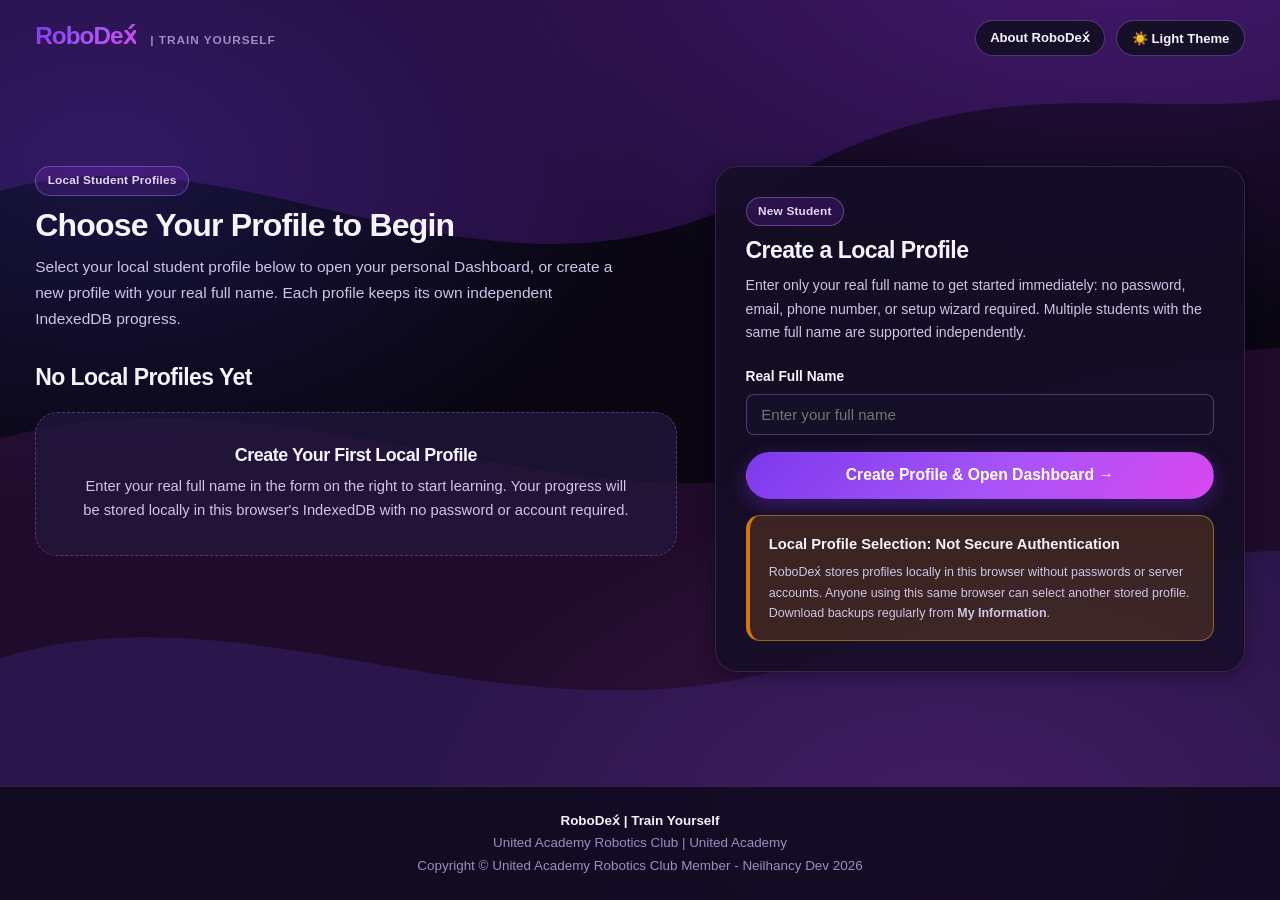
==== commit 3e092ab4: "Application Based Learning Update !" ====
--- a/index.html
+++ b/index.html
@@ -3,8 +3,8 @@
 <head>
   <meta charset="UTF-8">
   <meta name="viewport" content="width=device-width, initial-scale=1.0">
-  <title>RoboDex́ | Train Yourself — Select Local Student Profile</title>
-  <meta name="description" content="RoboDex́ | Train Yourself — Local student profile selection for independent Arduino and C++ programming education.">
+  <title>RoboDex́ | Train Yourself: Select Local Student Profile</title>
+  <meta name="description" content="RoboDex́ | Train Yourself: Local student profile selection for independent Arduino and C++ programming education.">
   <link rel="manifest" href="./manifest.webmanifest">
   <link rel="stylesheet" href="./assets/css/tokens.css">
   <link rel="stylesheet" href="./assets/css/base.css">
@@ -46,7 +46,7 @@
             <span class="badge badge-bloom mb-sm">New Student</span>
             <h2>Create a Local Profile</h2>
             <p class="text-sm">
-              Enter only your real full name to get started immediately — no password, email, phone number, or setup wizard required. Multiple students with the same full name are supported independently.
+              Enter only your real full name to get started immediately: no password, email, phone number, or setup wizard required. Multiple students with the same full name are supported independently.
             </p>
 
             <form id="create-student-form" class="mt-md">
@@ -67,7 +67,7 @@
             </form>
 
             <div class="callout callout-warning mt-lg" style="margin-bottom:0;">
-              <div class="callout-title">Local Profile Selection — Not Secure Authentication</div>
+              <div class="callout-title">Local Profile Selection: Not Secure Authentication</div>
               <p class="text-xs" style="margin:0;">
                 RoboDex&#x0301; stores profiles locally in this browser without passwords or server accounts. Anyone using this same browser can select another stored profile. Download backups regularly from <strong>My Information</strong>.
               </p>
--- a/assets/css/base.css
+++ b/assets/css/base.css
@@ -21,7 +21,7 @@
   background-attachment: fixed;
   -webkit-font-smoothing: antialiased;
   min-height: 100vh;
-  overflow-x: hidden;
+  overflow-x: clip;
 }
 
 img, svg {
--- a/assets/css/layout.css
+++ b/assets/css/layout.css
@@ -14,10 +14,10 @@
 
 .hyperbloom-backdrop svg {
   position: absolute;
-  width: 118%;
-  height: 118%;
-  top: -9%;
-  left: -9%;
+  inset: 0;
+  width: 100%;
+  height: 100%;
+  max-width: none;
   opacity: 0.95;
 }
 
@@ -532,3 +532,39 @@
     border-bottom: 1px solid var(--border-color);
   }
 }
+
+/* Mobile Overflow Hardening (390px+) */
+html, body {
+  overflow-x: clip;
+  max-width: 100%;
+}
+.app-shell, .app-stage, .page-body, .container, .learn-shell, .learn-content, .lesson-article, .card, .callout {
+  max-width: 100%;
+  min-width: 0;
+}
+.lesson-article pre, .code-block pre {
+  max-width: 100%;
+  overflow-x: auto;
+}
+@media (max-width: 640px) {
+  .utility-bar {
+    flex-wrap: wrap;
+    gap: 0.45rem;
+    padding: 0.6rem 0.85rem;
+  }
+  .utility-actions {
+    flex-wrap: wrap;
+    gap: 0.35rem;
+  }
+  .container {
+    padding-left: 0.95rem;
+    padding-right: 0.95rem;
+  }
+  .tab-bar {
+    flex-wrap: wrap;
+    overflow-x: visible;
+  }
+  .learn-content {
+    padding: 1.25rem 0.95rem 2.5rem;
+  }
+}
--- a/assets/css/components.css
+++ b/assets/css/components.css
@@ -454,3 +454,376 @@
   font-size: 0.88rem;
   box-shadow: var(--shadow-lg);
 }
+
+/* Real Representative Board Photograph Framing (Properly fitted, zero clipping) */
+.board-card-thumb {
+  position: relative;
+  width: 100%;
+  aspect-ratio: 16 / 10;
+  border-radius: var(--radius-sm);
+  background: #ffffff;
+  border: 1px solid var(--border-color);
+  display: flex;
+  align-items: center;
+  justify-content: center;
+  overflow: hidden;
+  margin-bottom: 0.9rem;
+  padding: 0.7rem;
+}
+
+.board-card-thumb.has-fallback {
+  padding: 0;
+  background: #0d0818;
+  aspect-ratio: 16 / 9;
+}
+
+.board-card-thumb img {
+  width: 100%;
+  height: 100%;
+  object-fit: contain;
+  display: block;
+}
+
+.board-card-thumb img.is-conceptual-fallback {
+  width: 100%;
+  height: 100%;
+  object-fit: cover;
+}
+
+.board-card-tag {
+  position: absolute;
+  bottom: 0.45rem;
+  right: 0.45rem;
+  font-size: 0.66rem;
+  font-weight: 600;
+  padding: 0.16rem 0.5rem;
+  border-radius: 999px;
+  color: #f5f3ff;
+  background: rgba(15, 10, 30, 0.8);
+  border: 1px solid rgba(192, 132, 252, 0.42);
+  pointer-events: none;
+}
+
+.board-photo-figure {
+  background: var(--bg-surface);
+  border: 1px solid var(--border-color);
+  border-radius: var(--radius-md);
+  overflow: hidden;
+  margin: 1rem 0 1.35rem;
+  max-width: 660px;
+}
+
+.board-photo-stage {
+  background: #ffffff;
+  padding: 1rem;
+  display: flex;
+  align-items: center;
+  justify-content: center;
+  width: 100%;
+  aspect-ratio: 16 / 10;
+  max-height: 300px;
+  overflow: hidden;
+}
+
+.board-photo-stage.has-fallback {
+  padding: 0;
+  background: #0d0818;
+  aspect-ratio: 16 / 9;
+  max-height: none;
+}
+
+.board-photo-stage img {
+  max-width: 100%;
+  max-height: 100%;
+  width: auto;
+  height: auto;
+  object-fit: contain;
+  display: block;
+}
+
+.board-photo-stage img.is-conceptual-fallback {
+  width: 100%;
+  height: 100%;
+  max-height: none;
+  object-fit: cover;
+}
+
+.board-photo-caption {
+  padding: 0.65rem 0.95rem;
+  font-size: 0.78rem;
+  color: var(--text-muted);
+  border-top: 1px solid var(--border-color);
+  display: flex;
+  flex-wrap: wrap;
+  justify-content: space-between;
+  gap: 0.4rem;
+}
+
+.board-photo-fallback {
+  font-size: 0.8rem;
+  color: #475569;
+  text-align: center;
+  padding: 0.75rem;
+}
+
+/* Conceptual Visual Learning Figures (True 16:9 ratio, zero awkward cropping) */
+.visual-figure {
+  background: var(--bg-surface);
+  border: 1px solid var(--border-color);
+  border-radius: var(--radius-md);
+  overflow: hidden;
+  margin: 1rem 0 1.35rem;
+  max-width: 660px;
+  box-shadow: var(--shadow-sm);
+}
+
+.visual-figure--compact {
+  max-width: 620px;
+  margin: 0.9rem 0 1.25rem;
+}
+
+.visual-figure-stage {
+  position: relative;
+  width: 100%;
+  aspect-ratio: 16 / 9;
+  background: #0d0818;
+  overflow: hidden;
+}
+
+.visual-figure-stage img {
+  width: 100%;
+  height: 100%;
+  object-fit: cover;
+  display: block;
+}
+
+.visual-figure-badge {
+  position: absolute;
+  top: 0.65rem;
+  left: 0.65rem;
+  padding: 0.24rem 0.6rem;
+  border-radius: 999px;
+  font-size: 0.7rem;
+  font-weight: 600;
+  letter-spacing: 0.02em;
+  color: #f5f3ff;
+  background: rgba(15, 10, 30, 0.78);
+  border: 1px solid rgba(192, 132, 252, 0.45);
+  backdrop-filter: blur(8px);
+}
+
+.visual-figure-caption {
+  padding: 0.7rem 0.95rem;
+  display: flex;
+  flex-direction: column;
+  gap: 0.2rem;
+  font-size: 0.8rem;
+  color: var(--text-muted);
+  border-top: 1px solid var(--border-color);
+}
+
+.visual-figure-caption strong {
+  color: var(--text-primary);
+  font-size: 0.86rem;
+}
+
+.visual-figure-fallback {
+  width: 100%;
+  height: 100%;
+  align-items: center;
+  justify-content: center;
+  color: #e9d5ff;
+  font-size: 0.9rem;
+  padding: 1rem;
+  text-align: center;
+}
+
+.visual-track-thumb {
+  position: relative;
+  width: 100%;
+  aspect-ratio: 16 / 9;
+  border-radius: var(--radius-sm);
+  overflow: hidden;
+  margin-bottom: 0.9rem;
+  background: #0d0818;
+  border: 1px solid var(--border-color);
+}
+
+.visual-track-thumb img {
+  width: 100%;
+  height: 100%;
+  object-fit: cover;
+  display: block;
+}
+
+.visual-track-tag {
+  position: absolute;
+  bottom: 0.45rem;
+  right: 0.45rem;
+  font-size: 0.66rem;
+  font-weight: 600;
+  padding: 0.16rem 0.48rem;
+  border-radius: 999px;
+  color: #f5f3ff;
+  background: rgba(15, 10, 30, 0.78);
+  border: 1px solid rgba(192, 132, 252, 0.4);
+}
+
+/* ==========================================================================
+   Stage 3 — Application-Based Learning Catalogue, Technical SVGs & Lightbox
+   ========================================================================== */
+.project-filter-grid {
+  display: grid;
+  grid-template-columns: 2fr repeat(4, minmax(140px, 1fr));
+  gap: 0.75rem;
+  align-items: end;
+}
+
+@media (max-width: 1120px) {
+  .project-filter-grid {
+    grid-template-columns: 1fr 1fr;
+  }
+}
+
+@media (max-width: 640px) {
+  .project-filter-grid {
+    grid-template-columns: 1fr;
+  }
+}
+
+.project-card-thumb {
+  position: relative;
+  width: 100%;
+  aspect-ratio: 4 / 3;
+  border-radius: var(--radius-sm);
+  overflow: hidden;
+  margin-bottom: 0.85rem;
+  background: #0d0818;
+  border: 1px solid var(--border-color);
+}
+
+.project-card-thumb img {
+  width: 100%;
+  height: 100%;
+  object-fit: cover;
+  display: block;
+}
+
+.project-card-num {
+  position: absolute;
+  top: 0.5rem;
+  left: 0.5rem;
+  font-size: 0.72rem;
+  font-weight: 800;
+  padding: 0.18rem 0.52rem;
+  border-radius: 999px;
+  color: #ffffff;
+  background: rgba(15, 10, 30, 0.84);
+  border: 1px solid rgba(192, 132, 252, 0.5);
+}
+
+.project-card-board-pill {
+  position: absolute;
+  bottom: 0.5rem;
+  right: 0.5rem;
+  font-size: 0.68rem;
+  font-weight: 600;
+  padding: 0.16rem 0.5rem;
+  border-radius: 999px;
+  color: #e0f2fe;
+  background: rgba(15, 10, 30, 0.84);
+  border: 1px solid rgba(56, 189, 248, 0.48);
+}
+
+.tech-diagram-card {
+  background: var(--bg-surface);
+  border: 1px solid var(--border-color);
+  border-radius: var(--radius-md);
+  overflow: hidden;
+  margin: 1rem 0 1.35rem;
+  box-shadow: var(--shadow-sm);
+}
+
+.tech-diagram-bar {
+  padding: 0.65rem 0.95rem;
+  border-bottom: 1px solid var(--border-color);
+  display: flex;
+  flex-wrap: wrap;
+  align-items: center;
+  justify-content: space-between;
+  gap: 0.5rem;
+}
+
+.tech-diagram-title {
+  margin-left: 0.45rem;
+  font-size: 0.88rem;
+  color: var(--text-primary);
+}
+
+.tech-diagram-stage {
+  background: #0c0818;
+  padding: 0.75rem;
+  overflow-x: auto;
+}
+
+.tech-diagram-stage svg {
+  width: 100%;
+  height: auto;
+  display: block;
+  object-fit: contain;
+}
+
+.tech-diagram-caption {
+  padding: 0.6rem 0.95rem;
+  font-size: 0.76rem;
+  color: var(--text-muted);
+  border-top: 1px solid var(--border-color);
+}
+
+.diagram-lightbox {
+  position: fixed;
+  inset: 0;
+  z-index: 1200;
+  background: rgba(6, 4, 14, 0.86);
+  backdrop-filter: blur(8px);
+  display: none;
+  align-items: center;
+  justify-content: center;
+  padding: 1.25rem;
+}
+
+.diagram-lightbox.open {
+  display: flex;
+}
+
+.diagram-lightbox-panel {
+  width: min(1120px, 100%);
+  max-height: 90vh;
+  background: var(--bg-surface-solid, #130e24);
+  border: 1px solid var(--border-color);
+  border-radius: var(--radius-md);
+  display: flex;
+  flex-direction: column;
+  overflow: hidden;
+}
+
+.diagram-lightbox-header {
+  padding: 0.85rem 1.1rem;
+  border-bottom: 1px solid var(--border-color);
+  display: flex;
+  align-items: center;
+  justify-content: space-between;
+  gap: 0.75rem;
+}
+
+.diagram-lightbox-body {
+  padding: 1rem;
+  overflow: auto;
+  background: #0c0818;
+}
+
+.diagram-lightbox-body svg {
+  width: 100%;
+  height: auto;
+  display: block;
+}
